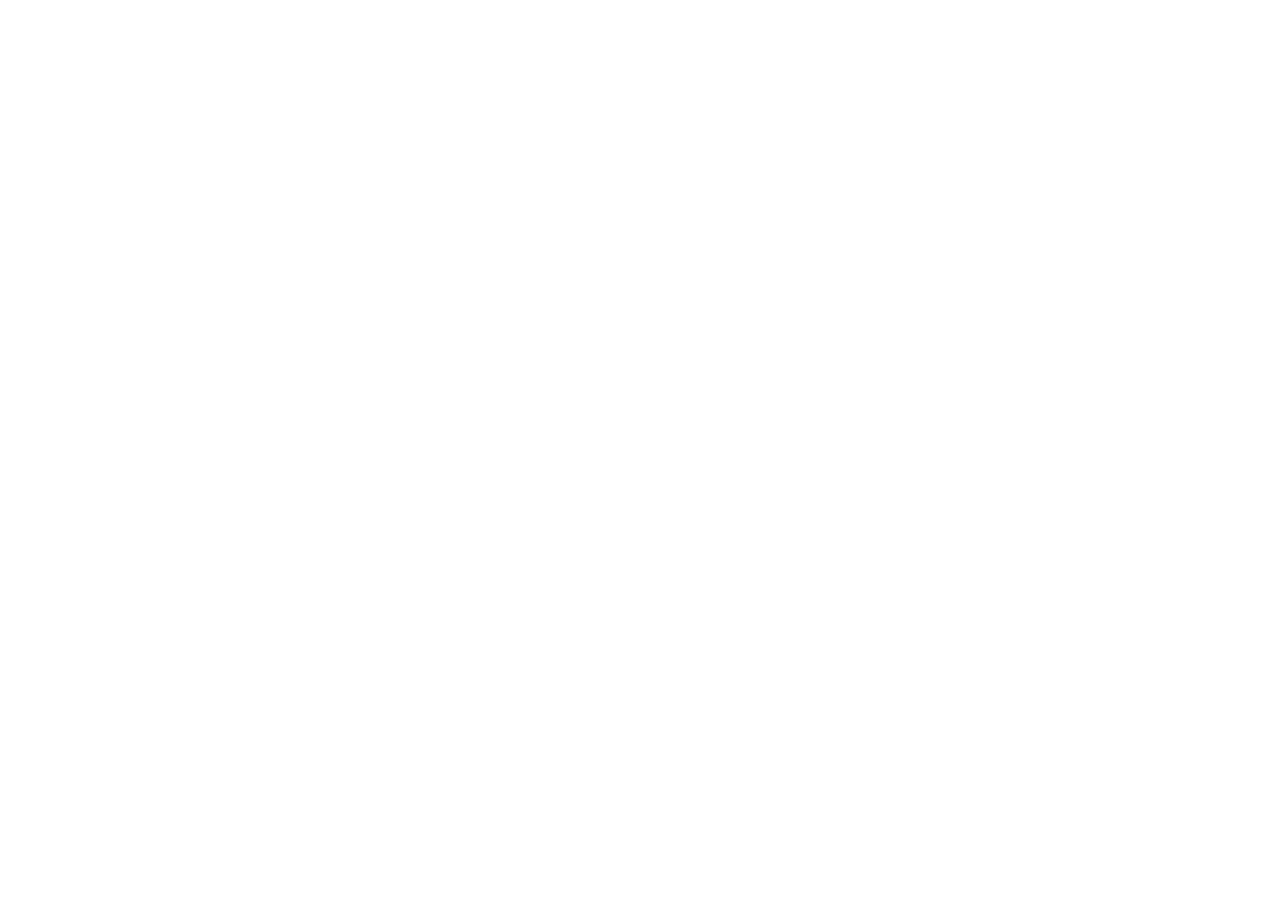
==== html/index.html @ fa258537 "init" ====
<!DOCTYPE html>
<html lang="en">
<head>
    <meta charset="UTF-8">
    <meta name="viewport" content="width=device-width, initial-scale=1.0">
    <title>Document</title>
</head>
<body>
    
</body>
</html>
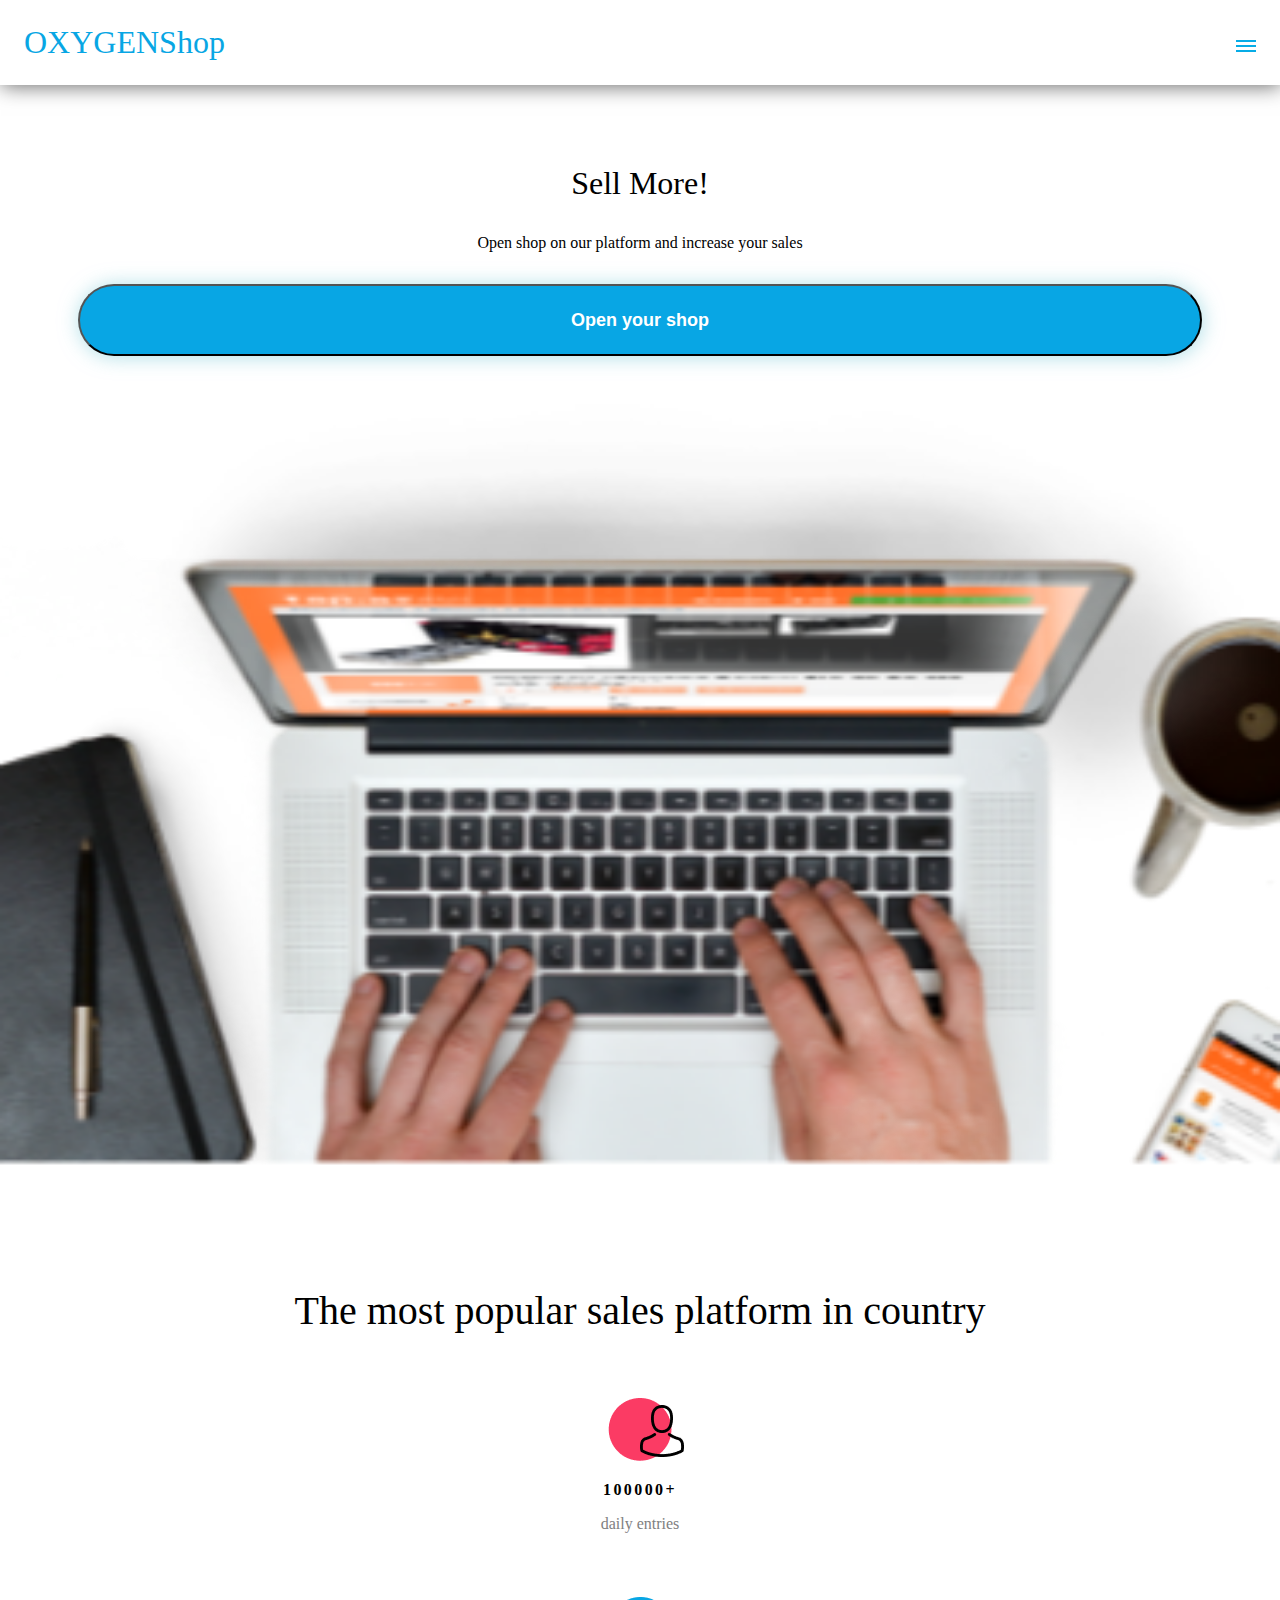
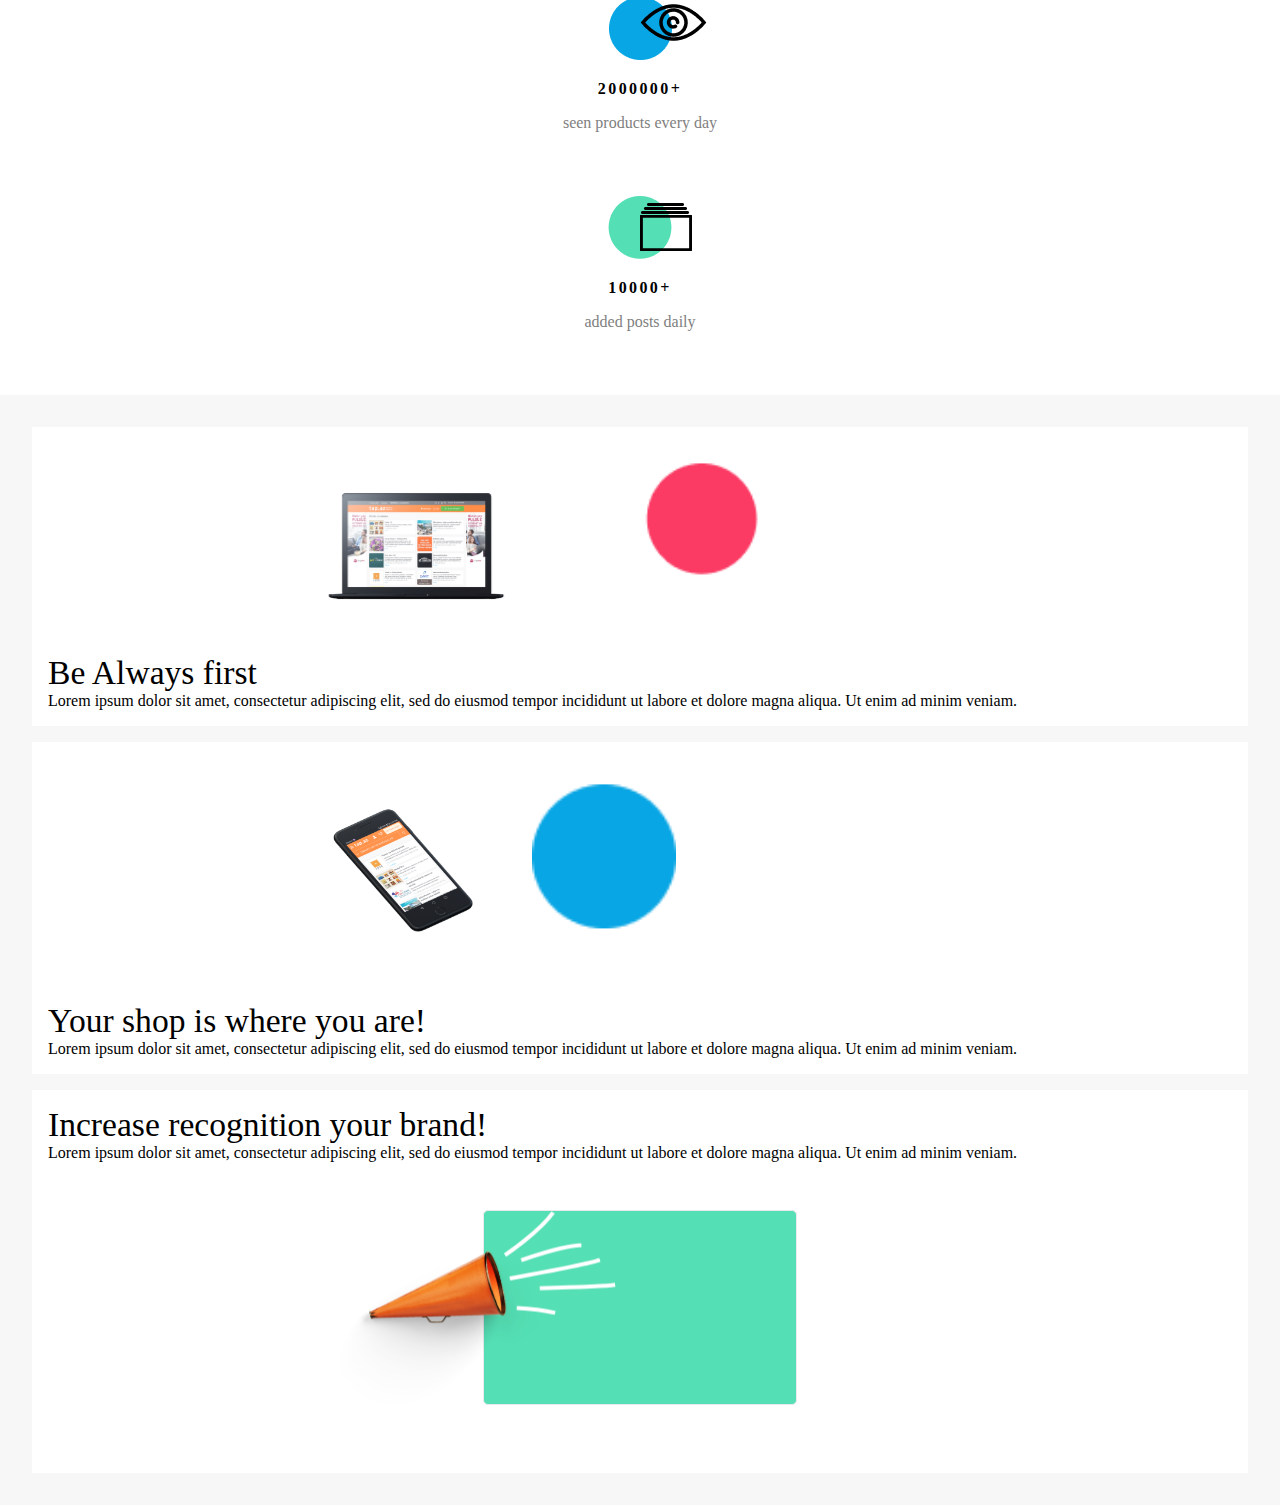
==== commit 9665cae6: "0.1 -> everything above the pricing section" ====
--- a/html/index.html
+++ b/html/index.html
@@ -1,11 +1,78 @@
 <!DOCTYPE html>
 <html lang="en">
 <head>
+    <link rel="stylesheet" type="text/css" href="./../css/styles.css">
+    <meta name="viewport" content="width=device-width, initial-scale=1">
     <meta charset="UTF-8">
-    <meta name="viewport" content="width=device-width, initial-scale=1.0">
-    <title>Document</title>
+    <title>Module 1 HTML & CSS</title>
 </head>
 <body>
+    <nav class="top-nav">
+        <header class="top-nav__title">OXYGENShop</header>
+        <img class= " top-nav__img" src= "./../res/Menu.png" alt=""/>
+    </nav>
+    <article class="article-open">
+        <p class="article-open__title">Sell More!</p>
+        <p class="article-open__description">Open shop on our platform and increase your sales</p>
+        <button class="article-open__button">Open your shop</button>
+    </article>
+
+    <section class="section-metrics">
+        <img class="section-metrics__img" src="./../res/Background 1.png" alt=""></img>
+        <p class="section-metrics__text">The most popular sales platform in country</p>
+
+        <div class="section-metrics__card">
+            <img src="./../res/Ellipse 1.png" alt=""/>
+            <img class="section-metrics__card__img" src="./../res/Person 2.png" alt=""/>
+            <p class="section-metrics__card__number">100000+</p>
+            <p class="section-metrics__card__text">daily entries</p>
+        </div>
+        <div class="section-metrics__card">
+            <img src="./../res/Ellipse 2.png" alt=""/>
+            <img class="section-metrics__card__img" src="./../res/Eye 2.png" alt=""/>
+            <p class="section-metrics__card__number">2000000+</p>
+            <p class="section-metrics__card__text">seen products every day</p>
+        </div>
+        <div class="section-metrics__card">
+            <img src="./../res/Ellipse Green.png" alt=""/>
+            <img class="section-metrics__card__img" src="./../res/Catalog 2.png" alt=""/>
+            <p class="section-metrics__card__number">10000+</p>
+            <p class="section-metrics__card__text">added posts daily</p>
+        </div>
+    </section>
+
+    <section class="section-info">
+        <article class="section-info__article">
+            <div class="section-info__article__img-container">
+                <img class="section-info__article__bg-img__right" src="./../res/Ellipse 1.png" alt="">
+                <img class="section-info__article__top-img" src="./../res/Macbook.png" alt="">
+            </div>
+            <p class="section-info__article__headline">Be Always first</p>
+            <p>Lorem ipsum dolor sit amet, consectetur adipiscing elit, sed do eiusmod 
+                tempor incididunt ut labore et dolore magna aliqua. 
+                Ut enim ad minim veniam.</p>
+        </article>
+        <article class="section-info__article">
+            <div class="section-info__article__img-container">
+                <img class="section-info__article__bg-img__center" src="./../res/Ellipse 2.png" alt="">
+                <img class="section-info__article__top-img" src="./../res/iPhone.png" alt="">
+            </div>
+            <p class="section-info__article__headline">Your shop is where you are!</p>
+            <p>Lorem ipsum dolor sit amet, consectetur adipiscing elit, sed do eiusmod 
+                tempor incididunt ut labore et dolore magna aliqua. 
+                Ut enim ad minim veniam.</p>
+        </article>
+        <article class="section-info__article">
+            <p class="section-info__article__headline">Increase recognition your brand!</p>
+            <p>Lorem ipsum dolor sit amet, consectetur adipiscing elit, sed do eiusmod 
+                tempor incididunt ut labore et dolore magna aliqua. 
+                Ut enim ad minim veniam.</p>
+            <div class="section-info__article__img-container">
+                <img class="section-info__article__bg-img" src="./../res/Rectangle.png" alt="">
+                <img class="section-info__article__top-img" src="./../res/Trumpet.png" alt="">
+            </div>
+        </article>
+    </section>
     
 </body>
 </html>--- a/css/styles.css
+++ b/css/styles.css
@@ -0,0 +1,93 @@
+.top-nav {
+  width: 100%;
+  padding: 1.5rem;
+  box-shadow: 1px 1px 20px rgba(0, 0, 0, 0.6); }
+  .top-nav__title {
+    color: #08A6E4;
+    font-style: Raleway;
+    font-weight: 300;
+    font-size: xx-large; }
+  .top-nav__img {
+    position: absolute;
+    right: 1.5rem;
+    top: 2.5rem; }
+
+.article-open {
+  margin: 1rem;
+  margin-top: 5rem;
+  text-align: center; }
+  .article-open__title {
+    font-size: xx-large; }
+  .article-open__description {
+    margin: 2rem; }
+  .article-open__button {
+    width: 90%;
+    height: 4.5rem;
+    background-color: #08A6E4;
+    border-radius: 40px;
+    box-shadow: 1px 1px 20px rgba(122, 201, 213, 0.6);
+    font-size: large;
+    font-style: Open Sans;
+    font-weight: 700;
+    color: white; }
+
+.section-metrics {
+  text-align: center; }
+  .section-metrics__img {
+    width: 100%; }
+  .section-metrics__text {
+    font-size: 2.5rem;
+    font-weight: 300;
+    margin-bottom: 5%; }
+  .section-metrics__card {
+    margin: 5%; }
+    .section-metrics__card__img {
+      position: absolute;
+      left: 50%;
+      margin-top: .4rem; }
+    .section-metrics__card__number {
+      margin: 1rem;
+      font-style: Raleway;
+      font-weight: 800;
+      size: .5rem;
+      letter-spacing: .15rem; }
+    .section-metrics__card__text {
+      color: gray; }
+
+.section-info {
+  padding: 1rem;
+  background-color: #F7F7F7; }
+  .section-info__article {
+    padding: 1rem;
+    margin: 1rem;
+    background-color: white;
+    text-align: left; }
+    .section-info__article__img-container {
+      width: 100%;
+      margin-block: 3rem;
+      text-align: center; }
+    .section-info__article__bg-img__right {
+      width: 7rem;
+      transform: translate(55%, -25%); }
+    .section-info__article__bg-img__center {
+      width: 9rem;
+      transform: translate(-25%, -15%); }
+    .section-info__article .right {
+      transform: translate(10%, -25%); }
+    .section-info__article__top-img {
+      position: absolute;
+      left: 25%; }
+    .section-info__article__headline {
+      font-style: Raileway;
+      font-weight: 400;
+      font-size: 2.1rem; }
+
+* {
+  box-sizing: border-box;
+  margin: 0;
+  padding: 0; }
+
+body {
+  min-width: 320px; }
+
+/*# sourceMappingURL=styles.css.map */
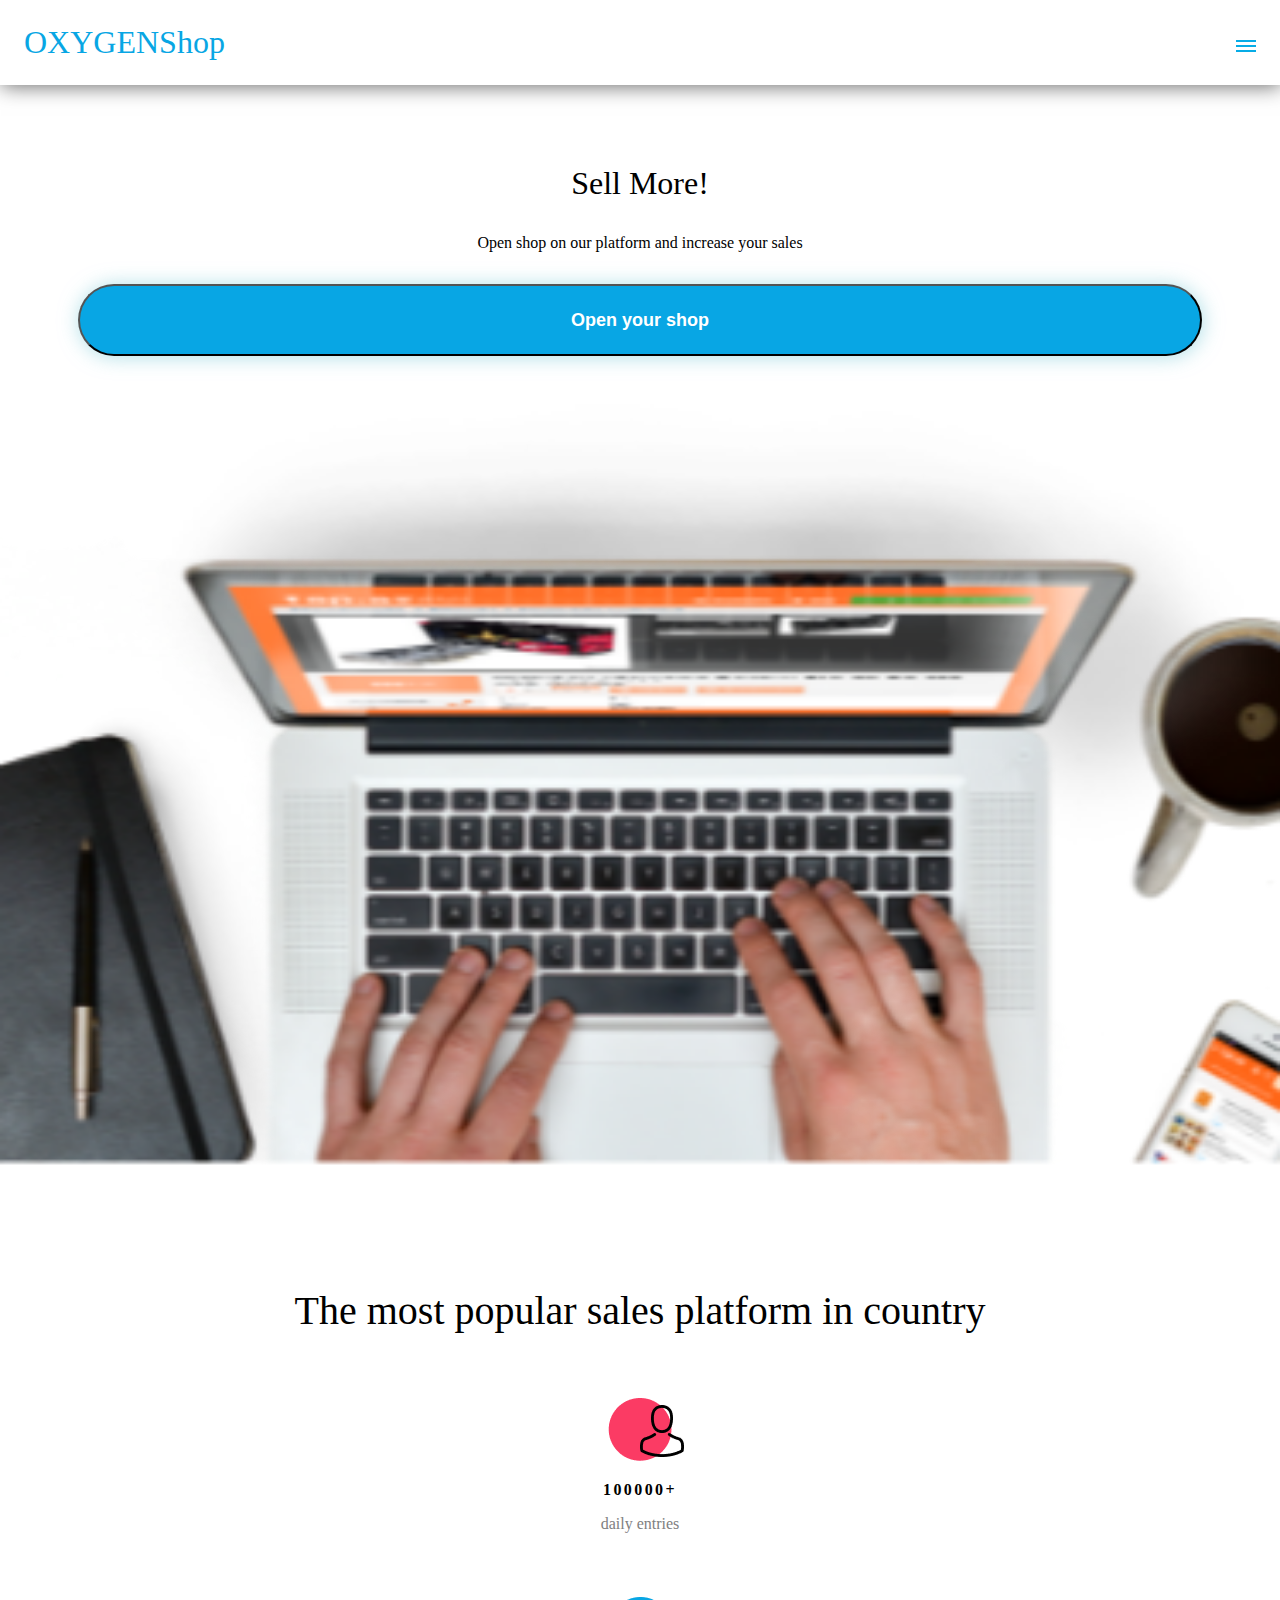
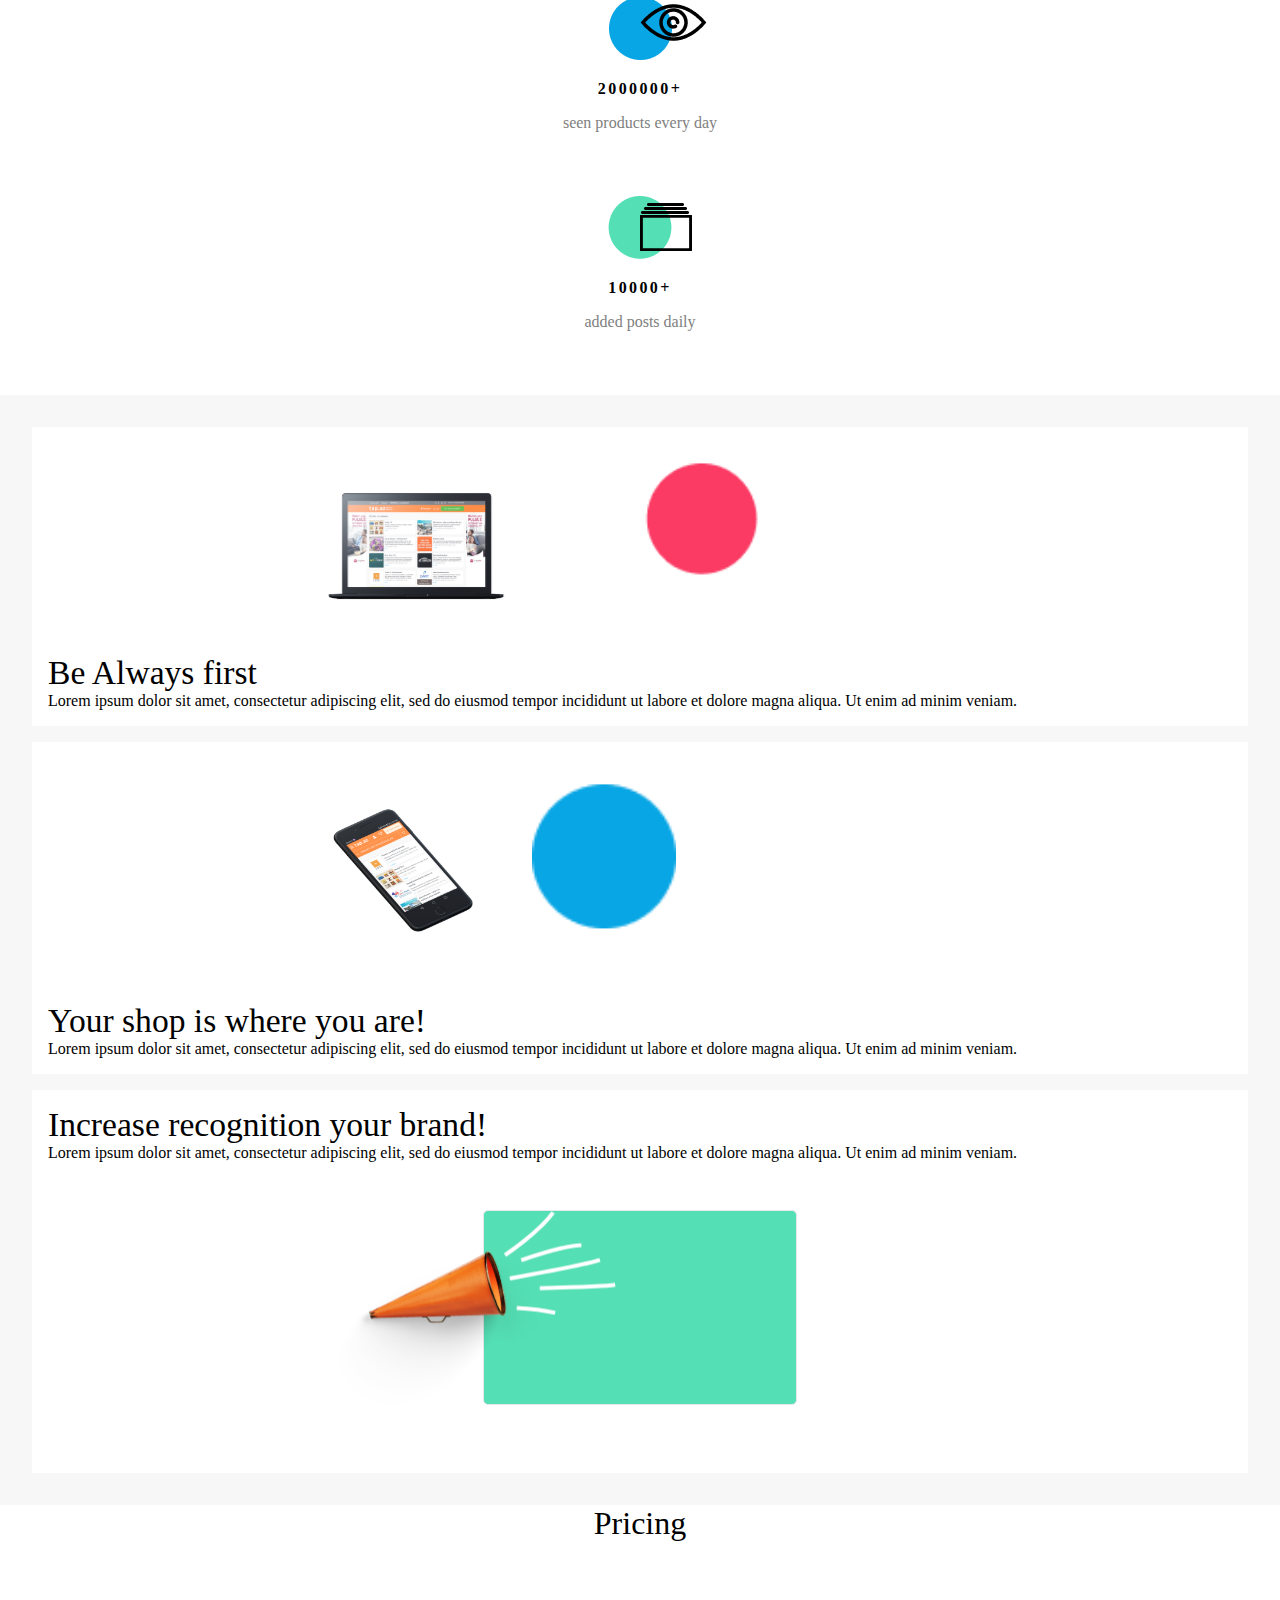
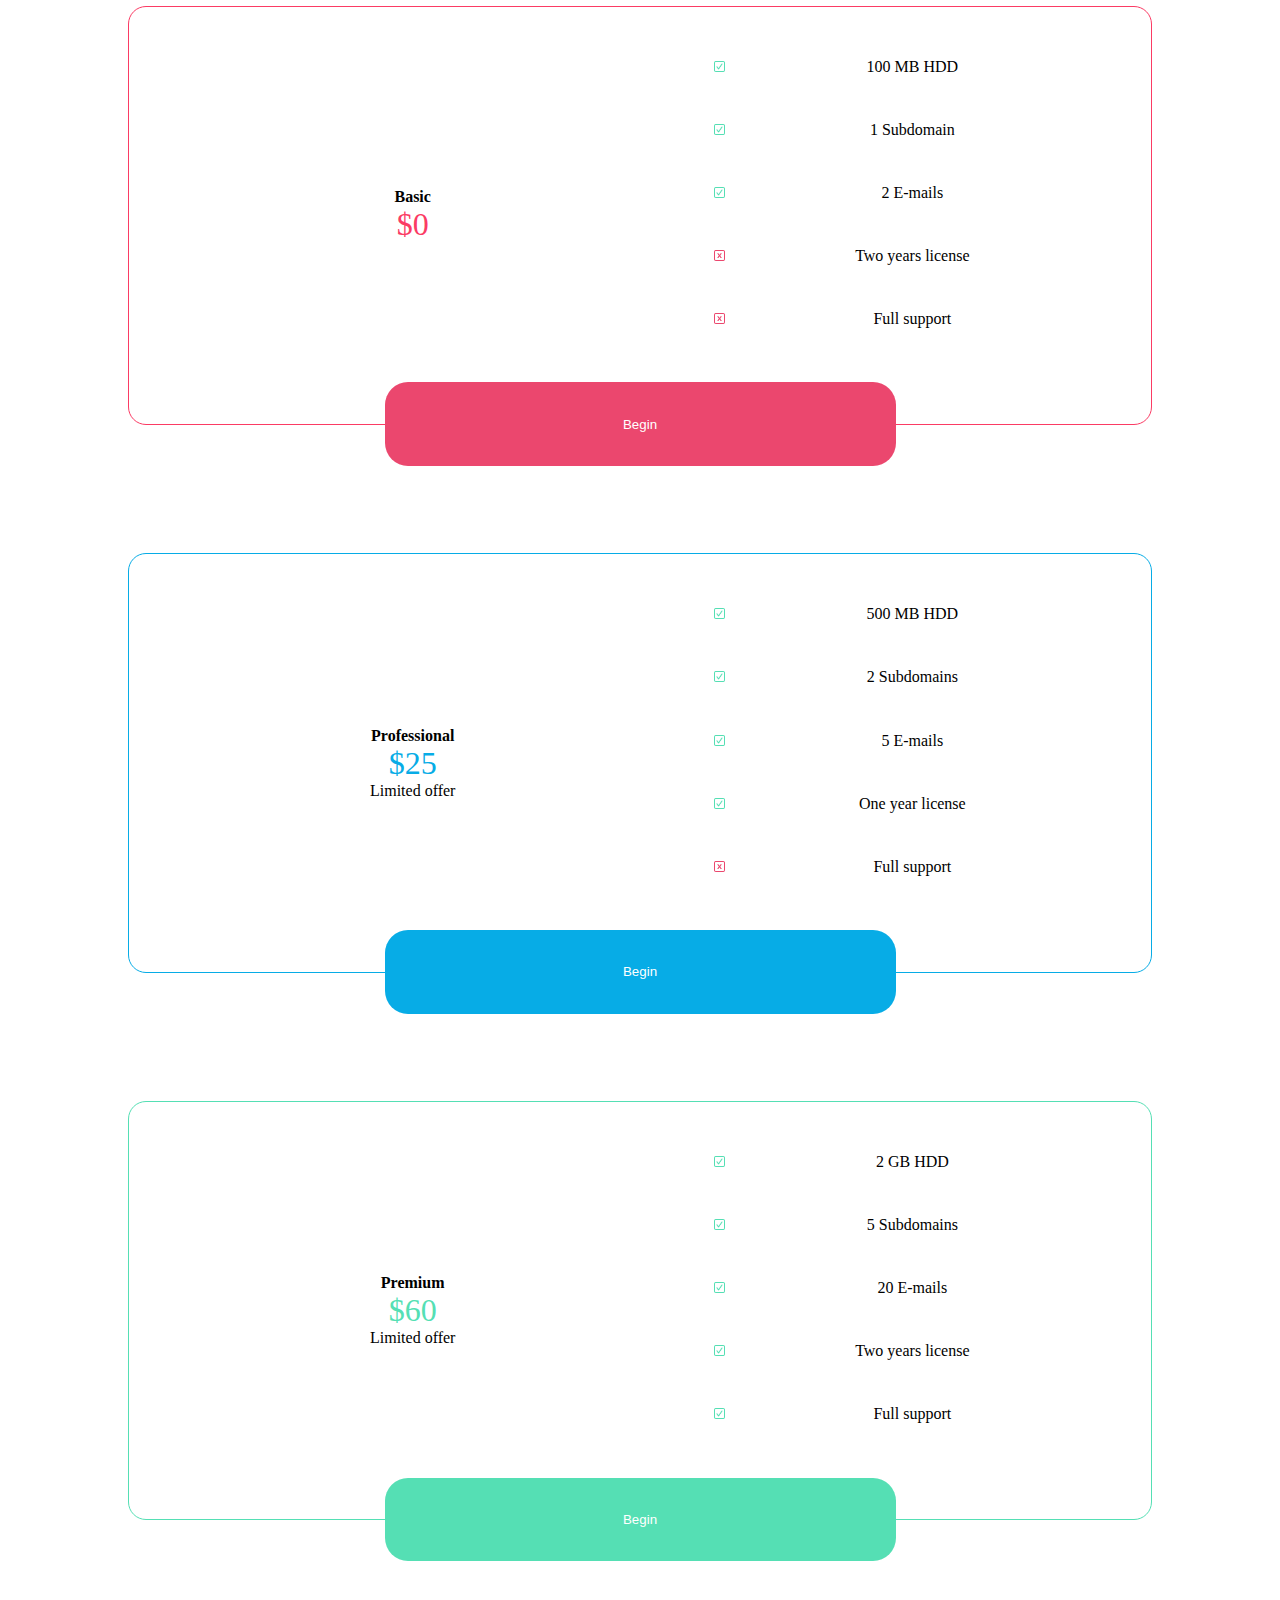
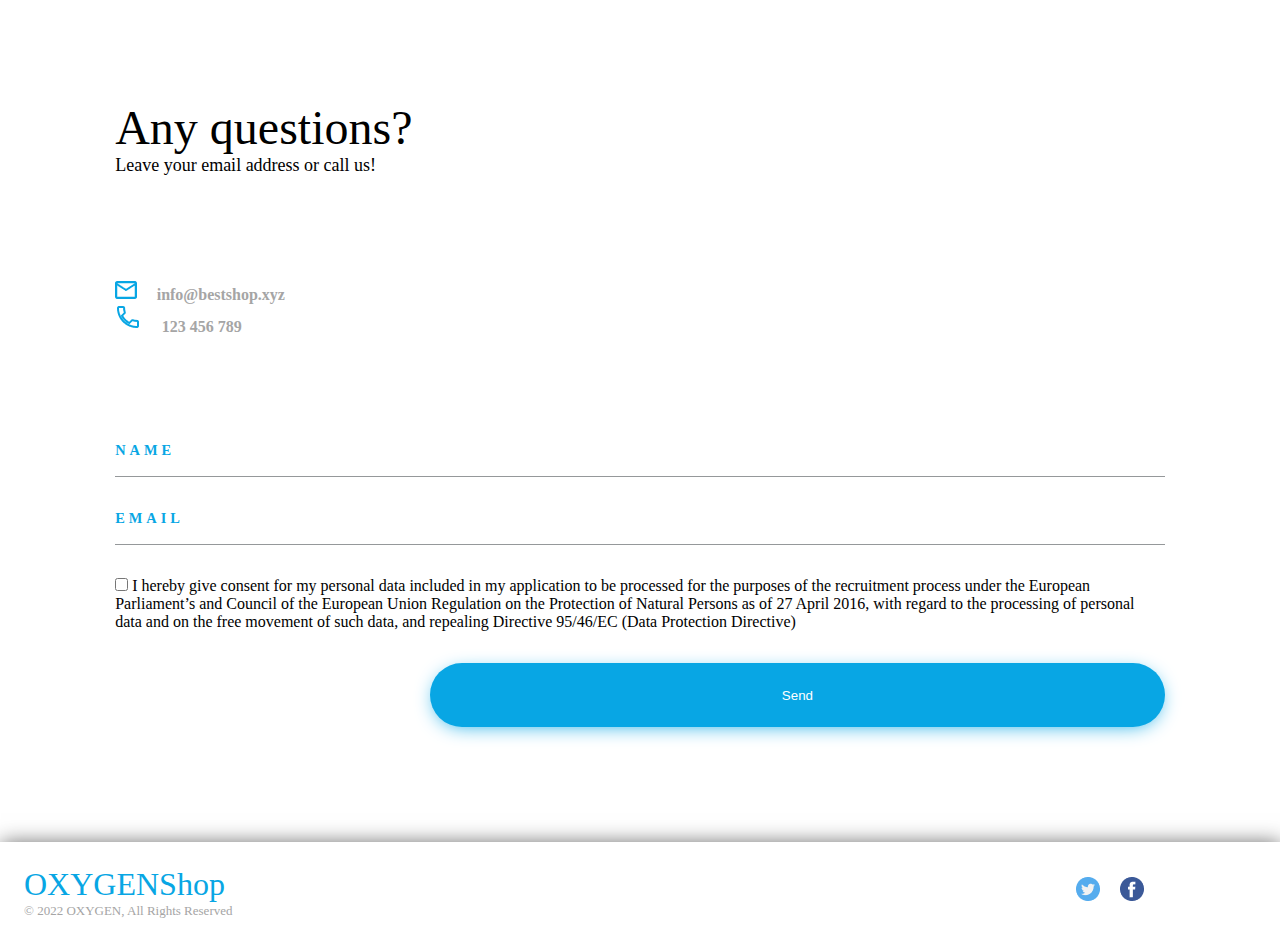
==== commit 89808946: "0.2 -> mobile no responsive version" ====
--- a/html/index.html
+++ b/html/index.html
@@ -7,8 +7,8 @@
     <title>Module 1 HTML & CSS</title>
 </head>
 <body>
-    <nav class="top-nav">
-        <header class="top-nav__title">OXYGENShop</header>
+    <nav class="edge">
+        <header class="title">OXYGENShop</header>
         <img class= " top-nav__img" src= "./../res/Menu.png" alt=""/>
     </nav>
     <article class="article-open">
@@ -16,7 +16,7 @@
         <p class="article-open__description">Open shop on our platform and increase your sales</p>
         <button class="article-open__button">Open your shop</button>
     </article>
-
+<!--Metrics -->
     <section class="section-metrics">
         <img class="section-metrics__img" src="./../res/Background 1.png" alt=""></img>
         <p class="section-metrics__text">The most popular sales platform in country</p>
@@ -27,12 +27,14 @@
             <p class="section-metrics__card__number">100000+</p>
             <p class="section-metrics__card__text">daily entries</p>
         </div>
+
         <div class="section-metrics__card">
             <img src="./../res/Ellipse 2.png" alt=""/>
             <img class="section-metrics__card__img" src="./../res/Eye 2.png" alt=""/>
             <p class="section-metrics__card__number">2000000+</p>
             <p class="section-metrics__card__text">seen products every day</p>
         </div>
+
         <div class="section-metrics__card">
             <img src="./../res/Ellipse Green.png" alt=""/>
             <img class="section-metrics__card__img" src="./../res/Catalog 2.png" alt=""/>
@@ -40,7 +42,7 @@
             <p class="section-metrics__card__text">added posts daily</p>
         </div>
     </section>
-
+<!--Section info -->
     <section class="section-info">
         <article class="section-info__article">
             <div class="section-info__article__img-container">
@@ -52,6 +54,7 @@
                 tempor incididunt ut labore et dolore magna aliqua. 
                 Ut enim ad minim veniam.</p>
         </article>
+
         <article class="section-info__article">
             <div class="section-info__article__img-container">
                 <img class="section-info__article__bg-img__center" src="./../res/Ellipse 2.png" alt="">
@@ -62,6 +65,7 @@
                 tempor incididunt ut labore et dolore magna aliqua. 
                 Ut enim ad minim veniam.</p>
         </article>
+
         <article class="section-info__article">
             <p class="section-info__article__headline">Increase recognition your brand!</p>
             <p>Lorem ipsum dolor sit amet, consectetur adipiscing elit, sed do eiusmod 
@@ -73,6 +77,108 @@
             </div>
         </article>
     </section>
+<!--section pricing -->
+    <section class="section-pricing">
+        <header class="section-pricing__header">Pricing</header>
+        <article class="section-pricing__card section-pricing__card--red">
+            <div class="section-pricing__card__div">
+                <header class="section-pricing__card__plan">Basic</header>
+                <p class="plan-price plan-price--red">$0</p>
+            </div>
+            <div class="section-pricing__card__div">
+                <ul>
+                    <li class="section-pricing__card__element--active">100 MB HDD</li>
+                    <li class="section-pricing__card__element--active">1 Subdomain</li>
+                    <li class="section-pricing__card__element--active">2 E-mails</li>
+                    <li class="section-pricing__card__element--inactive">Two years license</li>
+                    <li class="section-pricing__card__element--inactive">Full support</li>
+                </ul>
+            </div>
+            <button class="plan-button plan-button--red">Begin</button>
+        </article>
+
+        <article class="section-pricing__card section-pricing__card--blue">
+            <div class="section-pricing__card__div">
+                <header class="section-pricing__card__plan">Professional</header>
+                <p class="plan-price plan-price--blue">$25</p>
+                <p>Limited offer</p>
+            </div>
+            <div class="section-pricing__card__div">
+                <ul>
+                    <li class="section-pricing__card__element--active">500 MB HDD</li>
+                    <li class="section-pricing__card__element--active">2 Subdomains</li>
+                    <li class="section-pricing__card__element--active">5 E-mails</li>
+                    <li class="section-pricing__card__element--active">One year license</li>
+                    <li class="section-pricing__card__element--inactive">Full support</li>
+                </ul>
+            </div>
+            <button class="plan-button plan-button--blue">Begin</button>
+        </article>
+
+        <article class="section-pricing__card section-pricing__card--green">
+            <div class="section-pricing__card__div">
+                <header class="section-pricing__card__plan">Premium</header>
+                <p class="plan-price plan-price--green">$60</p>
+                <p>Limited offer</p>
+            </div>
+            <div class="section-pricing__card__div">
+                <ul>
+                    <li class="section-pricing__card__element--active">2 GB HDD</li>
+                    <li class="section-pricing__card__element--active">5 Subdomains</li>
+                    <li class="section-pricing__card__element--active">20 E-mails</li>
+                    <li class="section-pricing__card__element--active">Two years license</li>
+                    <li class="section-pricing__card__element--active">Full support</li>
+                </ul>
+            </div>
+            <button class="plan-button plan-button--green">Begin</button>
+        </article>
+    </section>
+
+    <form class="form-contact">
+        <header>Any questions?</header>
+        <p>Leave your email address or call us!</p>
+        <section class="form-contact__data">
+            <div>
+                <img src="./../res/Vector.png" alt=""/>
+                <span>info@bestshop.xyz</span>
+            </div>
+            <div>
+                <img src="./../res/phone-icon.png" alt=""/>
+                <span>123 456 789</span>
+            </div>
+        </section>
+
+        <div class="form-contact__input">
+            <label for="name">NAME</label><br>
+            <input type="text" id="name">
+        </div>
+        <div class="form-contact__input">
+            <label for="email">EMAIL</label><br>
+            <input type="email" id="email">
+        </div>
+
+        <div class="form-contact__terms">
+            <input type="checkbox"/>
+            <span>I hereby give consent for my personal data included in my application 
+                to be processed for the purposes of the recruitment process under the 
+                European Parliament’s and Council of the European Union Regulation on the 
+                Protection of Natural Persons as of 27 April 2016, with regard to the 
+                processing of personal data and on the free movement of such data, and 
+                repealing Directive 95/46/EC (Data Protection Directive)</span>
+        </div>
+        <input class="form-contact__submit" type="submit" value="Send"/>
+    </form>
+
+    <footer class="edge">
+        <div class="left">
+            <p class="title">OXYGENShop</p>
+            <p class="rights">© 2022 OXYGEN, All Rights Reserved</p>
+        </div>
+        <div class="social">
+            <img src="./../res/Twitter.png" alt="">
+            <img src="./../res/Facebook.png" alt="">
+        </div>
+    </footer>
     
 </body>
 </html>--- a/css/styles.css
+++ b/css/styles.css
@@ -1,16 +1,18 @@
-.top-nav {
+.title {
+  color: #08A6E4;
+  font-style: Raleway;
+  font-weight: 300;
+  font-size: xx-large; }
+
+.edge {
   width: 100%;
   padding: 1.5rem;
   box-shadow: 1px 1px 20px rgba(0, 0, 0, 0.6); }
-  .top-nav__title {
-    color: #08A6E4;
-    font-style: Raleway;
-    font-weight: 300;
-    font-size: xx-large; }
-  .top-nav__img {
-    position: absolute;
-    right: 1.5rem;
-    top: 2.5rem; }
+
+.top-nav__img {
+  position: absolute;
+  right: 1.5rem;
+  top: 2.5rem; }
 
 .article-open {
   margin: 1rem;
@@ -82,6 +84,129 @@
       font-weight: 400;
       font-size: 2.1rem; }
 
+.section-pricing {
+  text-align: center; }
+  .section-pricing__header {
+    font-style: Raleway;
+    font-weight: 400;
+    font-size: xx-large; }
+  .section-pricing__card {
+    position: relative;
+    margin: 5%;
+    display: inline-block;
+    vertical-align: top;
+    width: 80%;
+    padding: 4%; }
+    .section-pricing__card--red {
+      border: 1px solid #FB3B64;
+      border-radius: 18px; }
+    .section-pricing__card--blue {
+      border: 1px solid #07ACE6;
+      border-radius: 18px; }
+    .section-pricing__card--green {
+      border: 1px solid #55DFB4;
+      border-radius: 18px; }
+    .section-pricing__card__plan {
+      font-weight: 700; }
+    .section-pricing__card__div {
+      display: inline-block;
+      width: 49%;
+      vertical-align: middle;
+      margin: 0 0; }
+    .section-pricing__card li {
+      margin-bottom: 10%;
+      margin-left: 20%; }
+    .section-pricing__card__element--active {
+      list-style-image: url("./../res/Checkbox.png"); }
+    .section-pricing__card__element--inactive {
+      list-style-image: url("./../res/Cross.png"); }
+
+.plan-price {
+  font-size: xx-large; }
+  .plan-price--red {
+    color: #FB3B64; }
+  .plan-price--blue {
+    color: #07ACE6; }
+  .plan-price--green {
+    color: #55DFB4; }
+
+.plan-button {
+  position: absolute;
+  top: 90%;
+  left: 25%;
+  border-radius: 23px;
+  width: 50%;
+  height: 20%;
+  color: white;
+  border: none; }
+  .plan-button--red {
+    background-color: #EB476E; }
+  .plan-button--blue {
+    background-color: #07ACE6; }
+  .plan-button--green {
+    background-color: #55DFB4; }
+
+.form-contact {
+  margin: 9%; }
+  .form-contact header {
+    font-style: Raleway;
+    font-weight: 400;
+    font-size: 3rem; }
+  .form-contact__data {
+    margin-block: 10%; }
+    .form-contact__data div {
+      column-count: 2;
+      text-align: left; }
+      .form-contact__data div span {
+        margin-left: 3%;
+        height: 100%;
+        vertical-align: middle;
+        font-style: 'Open Sans';
+        font-weight: 600;
+        color: #A5A5A5; }
+  .form-contact__input {
+    margin-bottom: 2rem; }
+    .form-contact__input label {
+      color: #08A6E4;
+      letter-spacing: .25rem;
+      font-size: .9rem;
+      font-style: 'Open Sans';
+      font-weight: 600; }
+    .form-contact__input input {
+      width: 100%;
+      border: 0;
+      border-bottom: .1rem solid #95989A; }
+  .form-contact__terms {
+    margin-bottom: 2rem; }
+
+.form-contact > p {
+  font-size: large; }
+
+.form-contact__submit {
+  position: relative;
+  left: 30%;
+  width: 70%;
+  height: 4rem;
+  border-radius: 35px;
+  background-color: #08A6E4;
+  color: white;
+  border: 0;
+  box-shadow: 0 4px 20px -6px #08A6E4; }
+
+footer .rights {
+  font-size: small;
+  font-style: 'Open Sans';
+  font-weight: 400;
+  color: #A5A5A5; }
+footer .social {
+  position: absolute;
+  vertical-align: middle;
+  right: 10%;
+  transform: translateY(-150%);
+  text-align: right; }
+  footer .social img {
+    margin-inline: .5rem; }
+
 * {
   box-sizing: border-box;
   margin: 0;
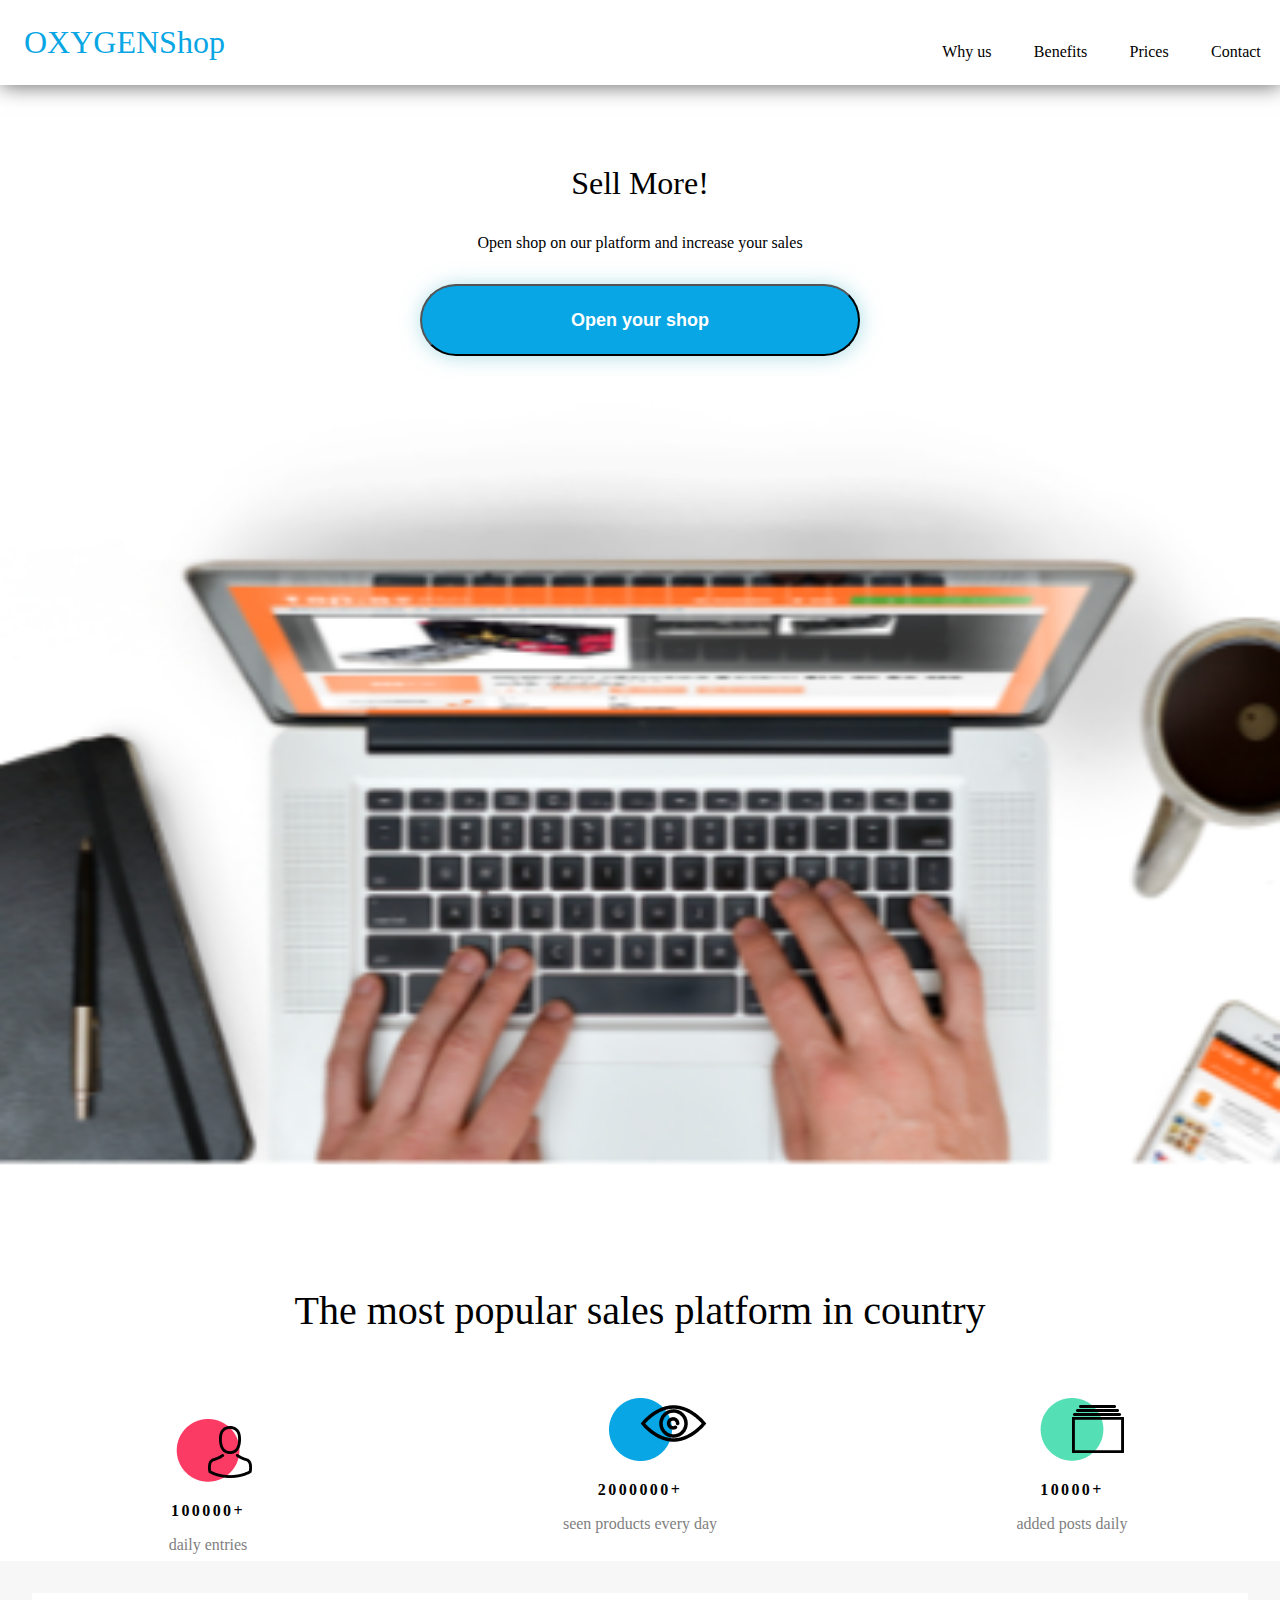
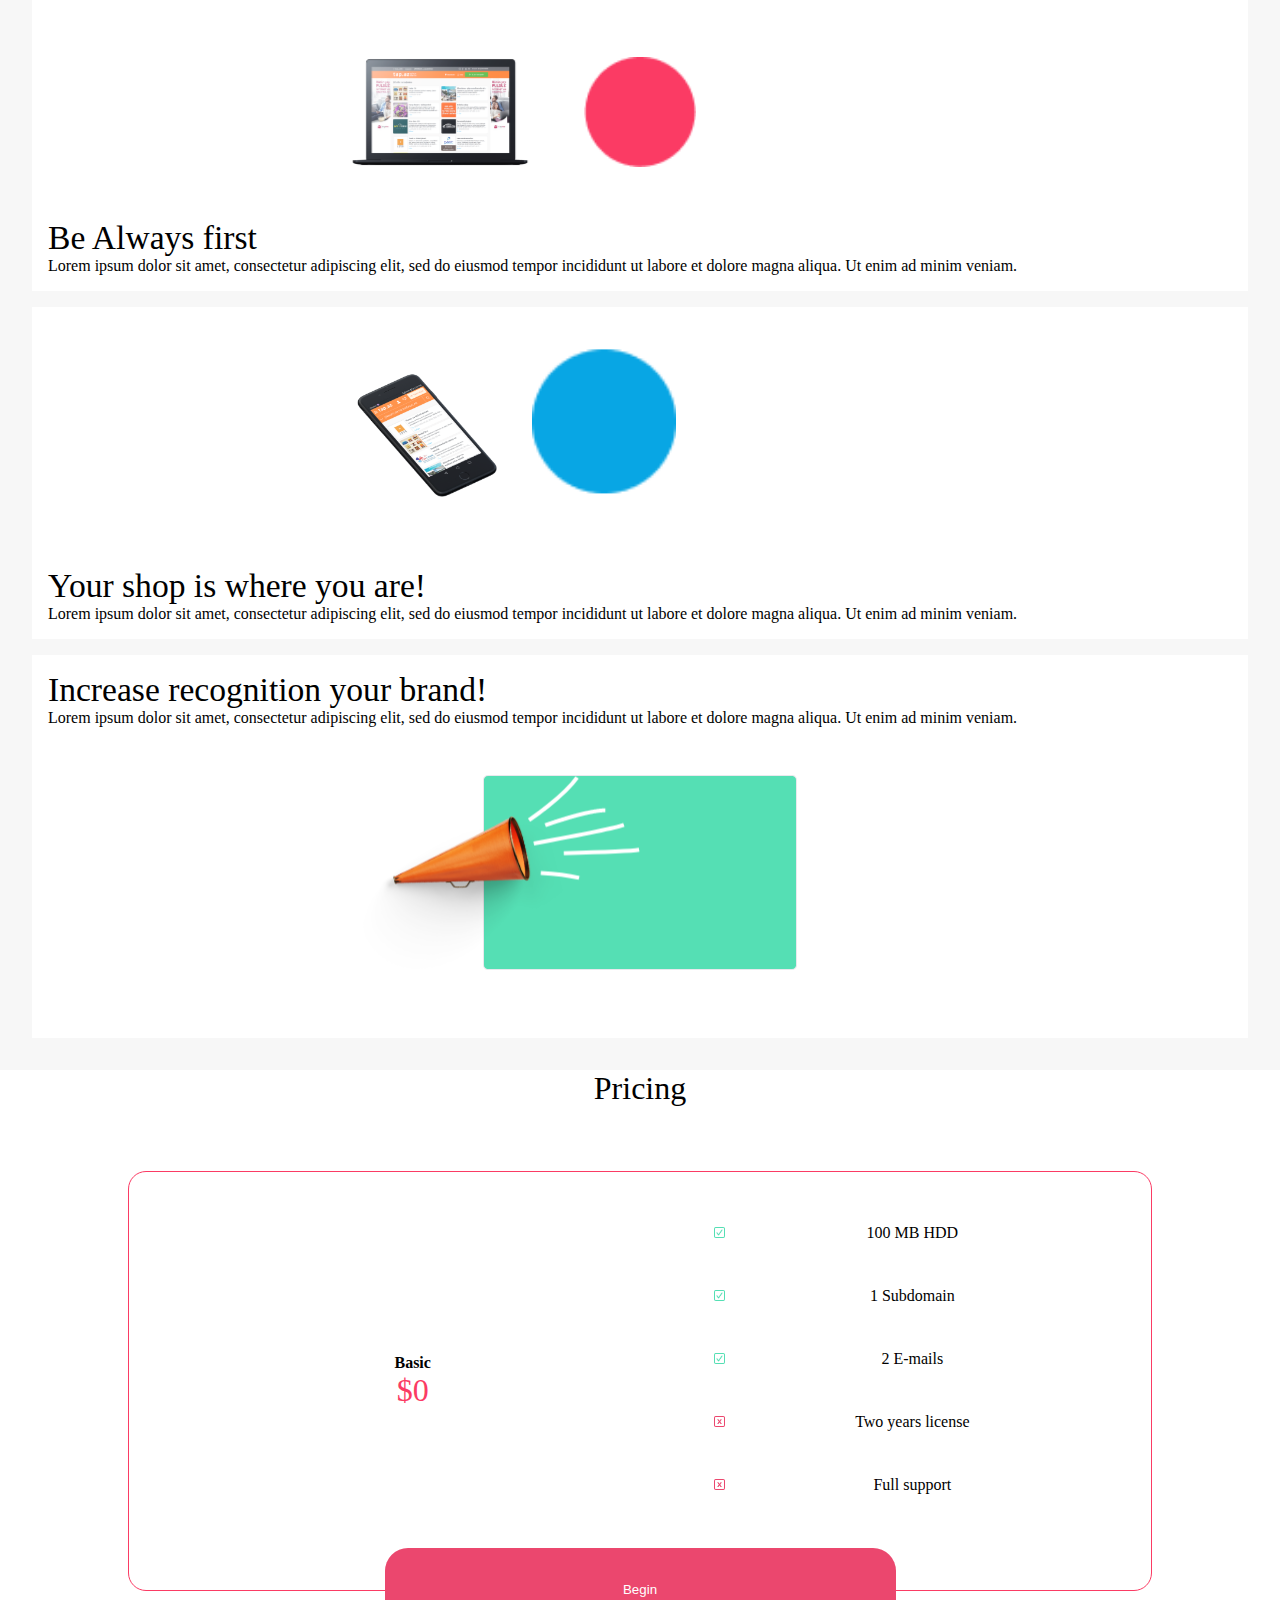
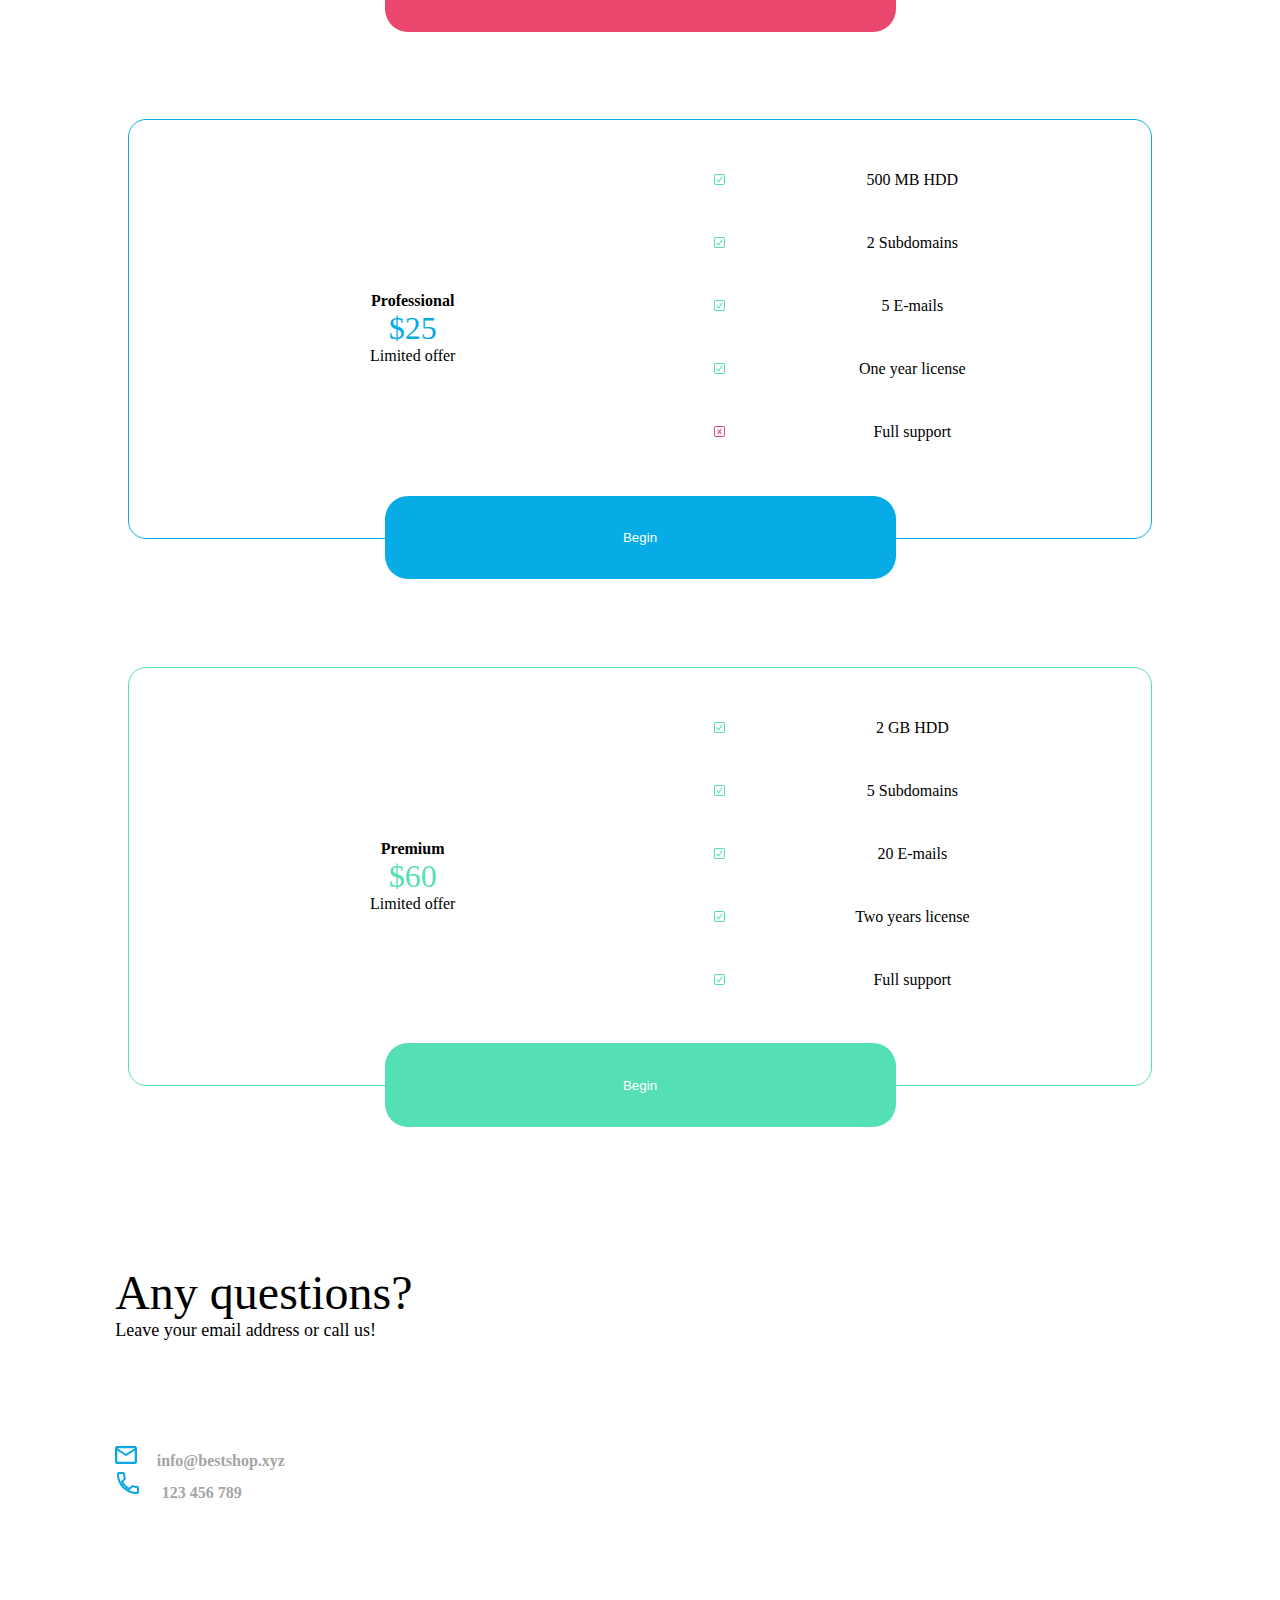
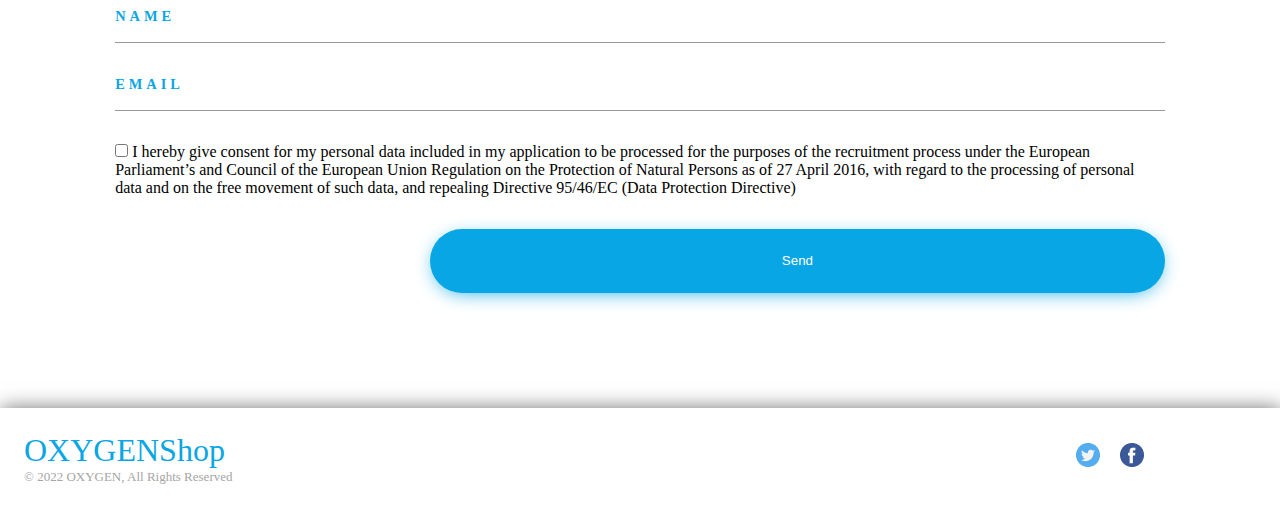
==== commit 08e90377: "0.3 -> half page is responsive" ====
--- a/html/index.html
+++ b/html/index.html
@@ -10,6 +10,12 @@
     <nav class="edge">
         <header class="title">OXYGENShop</header>
         <img class= " top-nav__img" src= "./../res/Menu.png" alt=""/>
+        <div class="top-nav__menu">
+            <span>Why us</span>
+            <span>Benefits</span>
+            <span>Prices</span>
+            <span>Contact</span>
+        </div>
     </nav>
     <article class="article-open">
         <p class="article-open__title">Sell More!</p>
@@ -20,26 +26,28 @@
     <section class="section-metrics">
         <img class="section-metrics__img" src="./../res/Background 1.png" alt=""></img>
         <p class="section-metrics__text">The most popular sales platform in country</p>
+        
+        <div class="section-metrics__div">
+            <div class="section-metrics__card">
+                <img src="./../res/Ellipse 1.png" alt=""/>
+                <img class="section-metrics__card__img" src="./../res/Person 2.png" alt=""/>
+                <p class="section-metrics__card__number">100000+</p>
+                <p class="section-metrics__card__text">daily entries</p>
+            </div>
 
-        <div class="section-metrics__card">
-            <img src="./../res/Ellipse 1.png" alt=""/>
-            <img class="section-metrics__card__img" src="./../res/Person 2.png" alt=""/>
-            <p class="section-metrics__card__number">100000+</p>
-            <p class="section-metrics__card__text">daily entries</p>
-        </div>
+            <div class="section-metrics__card">
+                <img src="./../res/Ellipse 2.png" alt=""/>
+                <img class="section-metrics__card__img" src="./../res/Eye 2.png" alt=""/>
+                <p class="section-metrics__card__number">2000000+</p>
+                <p class="section-metrics__card__text">seen products every day</p>
+            </div>
 
-        <div class="section-metrics__card">
-            <img src="./../res/Ellipse 2.png" alt=""/>
-            <img class="section-metrics__card__img" src="./../res/Eye 2.png" alt=""/>
-            <p class="section-metrics__card__number">2000000+</p>
-            <p class="section-metrics__card__text">seen products every day</p>
-        </div>
-
-        <div class="section-metrics__card">
-            <img src="./../res/Ellipse Green.png" alt=""/>
-            <img class="section-metrics__card__img" src="./../res/Catalog 2.png" alt=""/>
-            <p class="section-metrics__card__number">10000+</p>
-            <p class="section-metrics__card__text">added posts daily</p>
+            <div class="section-metrics__card">
+                <img src="./../res/Ellipse Green.png" alt=""/>
+                <img class="section-metrics__card__img" src="./../res/Catalog 2.png" alt=""/>
+                <p class="section-metrics__card__number">10000+</p>
+                <p class="section-metrics__card__text">added posts daily</p>
+            </div>
         </div>
     </section>
 <!--Section info -->
@@ -49,10 +57,12 @@
                 <img class="section-info__article__bg-img__right" src="./../res/Ellipse 1.png" alt="">
                 <img class="section-info__article__top-img" src="./../res/Macbook.png" alt="">
             </div>
-            <p class="section-info__article__headline">Be Always first</p>
-            <p>Lorem ipsum dolor sit amet, consectetur adipiscing elit, sed do eiusmod 
-                tempor incididunt ut labore et dolore magna aliqua. 
-                Ut enim ad minim veniam.</p>
+            <div class="section-info__article__text-container">
+                <p class="section-info__article__headline">Be Always first</p>
+                <p>Lorem ipsum dolor sit amet, consectetur adipiscing elit, sed do eiusmod 
+                    tempor incididunt ut labore et dolore magna aliqua. 
+                    Ut enim ad minim veniam.</p>
+            </div>
         </article>
 
         <article class="section-info__article">
--- a/css/styles.css
+++ b/css/styles.css
@@ -13,7 +13,26 @@
   position: absolute;
   right: 1.5rem;
   top: 2.5rem; }
-
+.top-nav__menu {
+  position: absolute;
+  right: 0;
+  top: 50%; }
+  .top-nav__menu span {
+    margin-inline: 1.2rem; }
+
+nav.edge {
+  position: relative;
+  width: 100%;
+  padding: 1.5rem;
+  box-shadow: 1px 1px 20px rgba(0, 0, 0, 0.6);
+  column-count: 2; }
+
+@media screen and (min-width: 600px) {
+  .top-nav__img {
+    display: none; } }
+@media screen and (max-width: 600px) {
+  .top-nav__menu {
+    display: none; } }
 .article-open {
   margin: 1rem;
   margin-top: 5rem;
@@ -33,6 +52,9 @@
     font-weight: 700;
     color: white; }
 
+@media screen and (min-width: 600px) {
+  .article-open__button {
+    max-width: 440px; } }
 .section-metrics {
   text-align: center; }
   .section-metrics__img {
@@ -42,6 +64,7 @@
     font-weight: 300;
     margin-bottom: 5%; }
   .section-metrics__card {
+    position: relative;
     margin: 5%; }
     .section-metrics__card__img {
       position: absolute;
@@ -56,6 +79,9 @@
     .section-metrics__card__text {
       color: gray; }
 
+@media screen and (min-width: 600px) {
+  .section-metrics > div {
+    column-count: 3; } }
 .section-info {
   padding: 1rem;
   background-color: #F7F7F7; }
@@ -65,17 +91,16 @@
     background-color: white;
     text-align: left; }
     .section-info__article__img-container {
+      position: relative;
       width: 100%;
       margin-block: 3rem;
       text-align: center; }
     .section-info__article__bg-img__right {
       width: 7rem;
-      transform: translate(55%, -25%); }
+      right: 20rem; }
     .section-info__article__bg-img__center {
       width: 9rem;
       transform: translate(-25%, -15%); }
-    .section-info__article .right {
-      transform: translate(10%, -25%); }
     .section-info__article__top-img {
       position: absolute;
       left: 25%; }
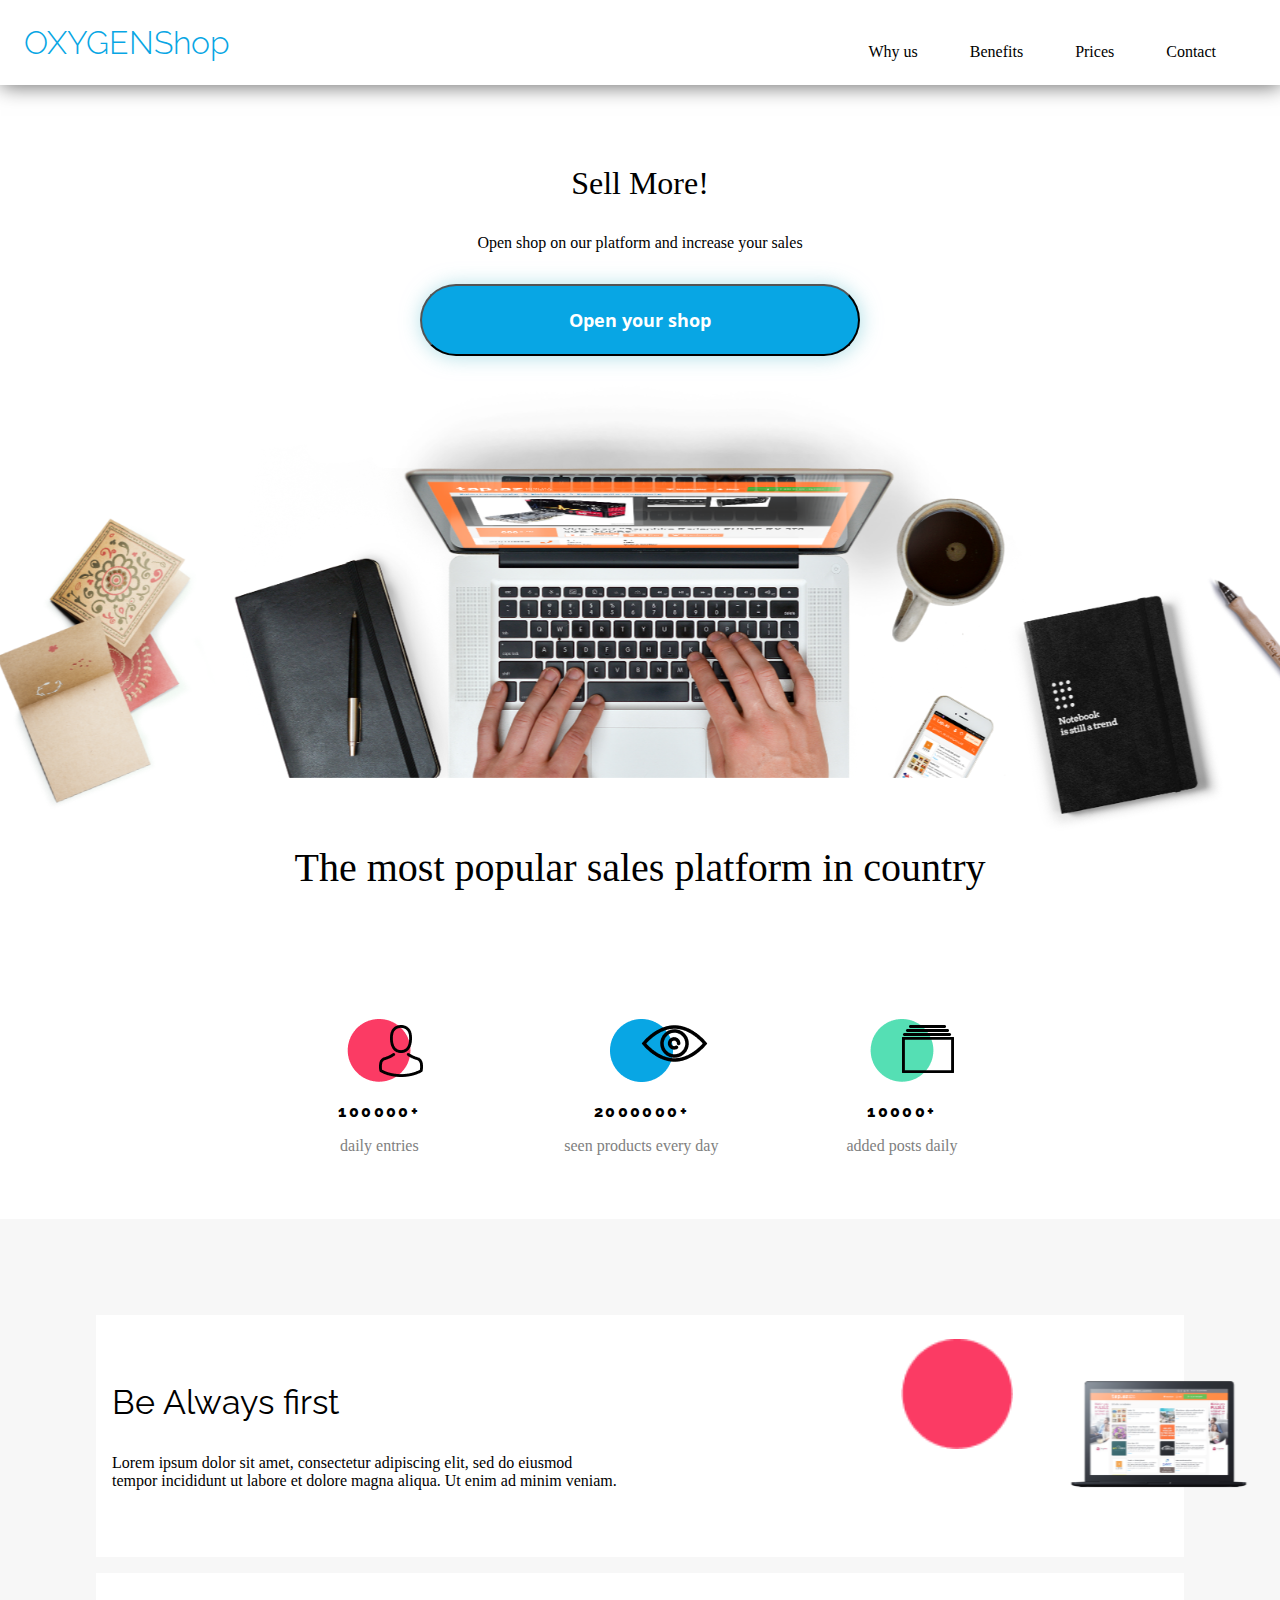
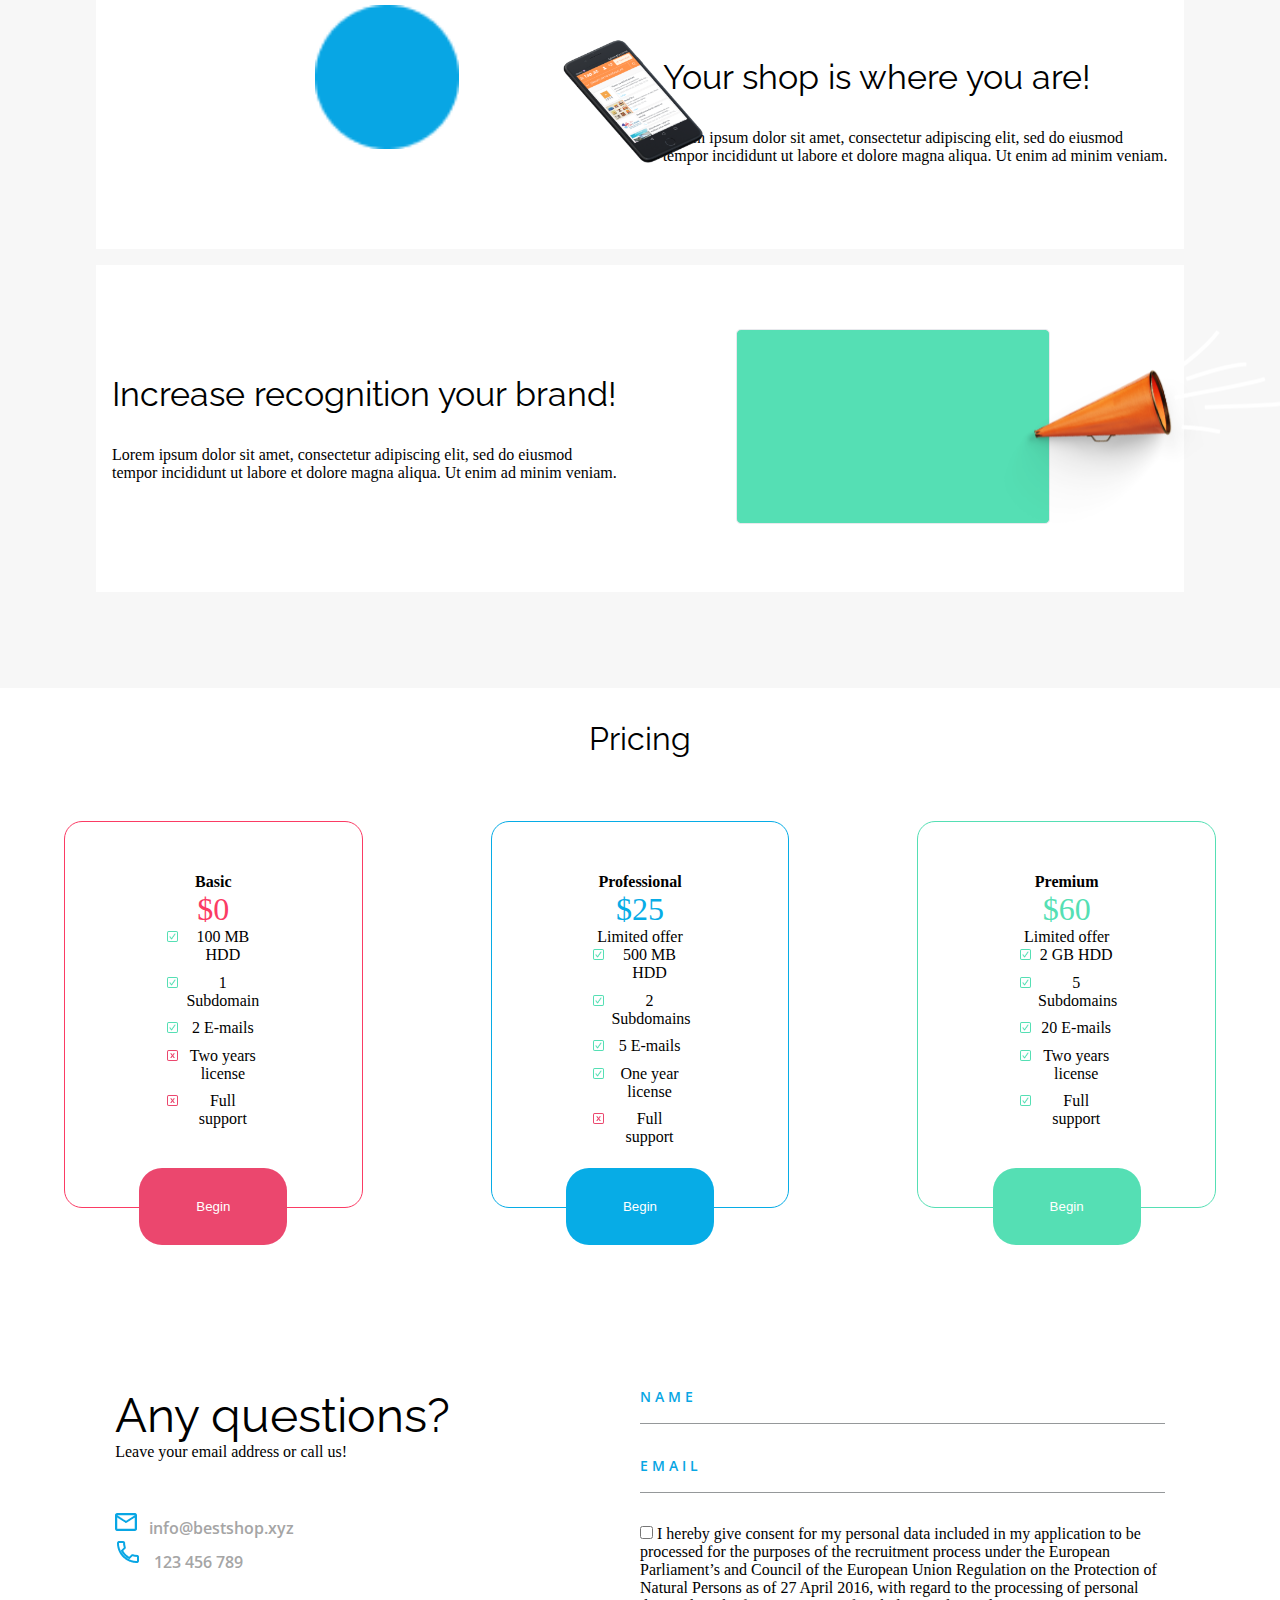
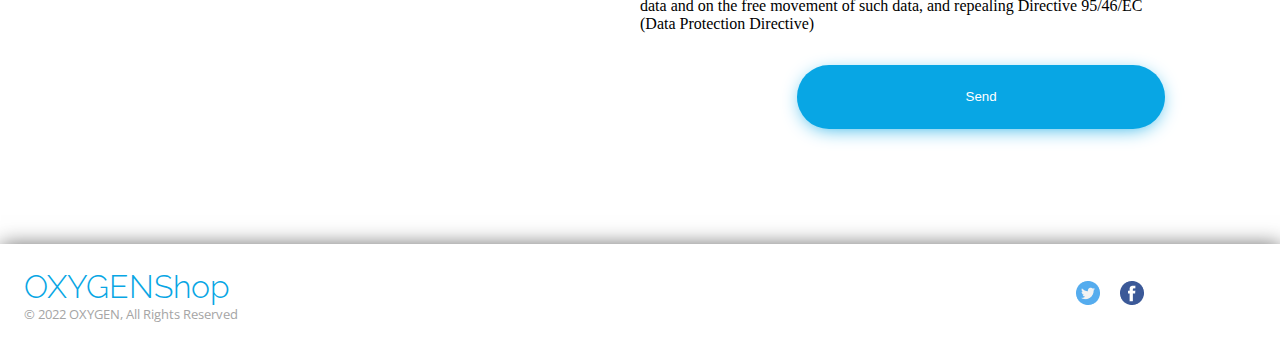
==== commit 3f4f17d6: "1.0 -> feat: first responsive version" ====
--- a/html/index.html
+++ b/html/index.html
@@ -2,14 +2,19 @@
 <html lang="en">
 <head>
     <link rel="stylesheet" type="text/css" href="./../css/styles.css">
-    <meta name="viewport" content="width=device-width, initial-scale=1">
+
+    <link rel="preconnect" href="https://fonts.googleapis.com">
+    <link rel="preconnect" href="https://fonts.gstatic.com" crossorigin>
+    <link href="https://fonts.googleapis.com/css2?family=Raleway:ital,wght@0,100..900;1,100..900&display=swap" rel="stylesheet">    <meta name="viewport" content="width=device-width, initial-scale=1">
+    <link href="https://fonts.googleapis.com/css2?family=Open+Sans:ital,wght@0,300..800;1,300..800&display=swap" rel="stylesheet">
+
     <meta charset="UTF-8">
     <title>Module 1 HTML & CSS</title>
 </head>
 <body>
     <nav class="edge">
         <header class="title">OXYGENShop</header>
-        <img class= " top-nav__img" src= "./../res/Menu.png" alt=""/>
+        <img class= " top-nav__img" src= "./../res/png/Menu.png" alt=""/>
         <div class="top-nav__menu">
             <span>Why us</span>
             <span>Benefits</span>
@@ -24,27 +29,28 @@
     </article>
 <!--Metrics -->
     <section class="section-metrics">
-        <img class="section-metrics__img" src="./../res/Background 1.png" alt=""></img>
+        <img class="section-metrics__img desktop--none" src="./../res/png/Background 1.png" alt=""></img>
+        <img class="section-metrics__img mobile--none" src="./../res/png/Background.png" alt=""></img>
         <p class="section-metrics__text">The most popular sales platform in country</p>
         
         <div class="section-metrics__div">
             <div class="section-metrics__card">
-                <img src="./../res/Ellipse 1.png" alt=""/>
-                <img class="section-metrics__card__img" src="./../res/Person 2.png" alt=""/>
+                <img src="./../res/png/Ellipse 1.png" alt=""/>
+                <img class="section-metrics__card__img" src="./../res/png/Person 2.png" alt=""/>
                 <p class="section-metrics__card__number">100000+</p>
                 <p class="section-metrics__card__text">daily entries</p>
             </div>
 
             <div class="section-metrics__card">
-                <img src="./../res/Ellipse 2.png" alt=""/>
-                <img class="section-metrics__card__img" src="./../res/Eye 2.png" alt=""/>
+                <img src="./../res/png/Ellipse 2.png" alt=""/>
+                <img class="section-metrics__card__img" src="./../res/png/Eye 2.png" alt=""/>
                 <p class="section-metrics__card__number">2000000+</p>
                 <p class="section-metrics__card__text">seen products every day</p>
             </div>
 
             <div class="section-metrics__card">
-                <img src="./../res/Ellipse Green.png" alt=""/>
-                <img class="section-metrics__card__img" src="./../res/Catalog 2.png" alt=""/>
+                <img src="./../res/png/Ellipse Green.png" alt=""/>
+                <img class="section-metrics__card__img" src="./../res/png/Catalog 2.png" alt=""/>
                 <p class="section-metrics__card__number">10000+</p>
                 <p class="section-metrics__card__text">added posts daily</p>
             </div>
@@ -52,13 +58,14 @@
     </section>
 <!--Section info -->
     <section class="section-info">
-        <article class="section-info__article">
+
+        <article class="section-info__article section-info--reverse">
             <div class="section-info__article__img-container">
-                <img class="section-info__article__bg-img__right" src="./../res/Ellipse 1.png" alt="">
-                <img class="section-info__article__top-img" src="./../res/Macbook.png" alt="">
-            </div>
-            <div class="section-info__article__text-container">
-                <p class="section-info__article__headline">Be Always first</p>
+                <img class="section-info__article__bg-img__right" src="./../res/png/Ellipse 1.png" alt="">
+                <img class="section-info__article__top-img" src="./../res/png/Macbook.png" alt="">
+            </div>
+                <div class="section-info__article__text">
+                <p class="section-info__article__headline section-info__article__text">Be Always first</p>
                 <p>Lorem ipsum dolor sit amet, consectetur adipiscing elit, sed do eiusmod 
                     tempor incididunt ut labore et dolore magna aliqua. 
                     Ut enim ad minim veniam.</p>
@@ -67,29 +74,42 @@
 
         <article class="section-info__article">
             <div class="section-info__article__img-container">
-                <img class="section-info__article__bg-img__center" src="./../res/Ellipse 2.png" alt="">
-                <img class="section-info__article__top-img" src="./../res/iPhone.png" alt="">
-            </div>
-            <p class="section-info__article__headline">Your shop is where you are!</p>
-            <p>Lorem ipsum dolor sit amet, consectetur adipiscing elit, sed do eiusmod 
+                <div class="section-info--right">
+                    <img class="section-info__article__bg-img__center" src="./../res/png/Ellipse 2.png" alt="">
+                    <img class="section-info__article__top-img" src="./../res/png/iPhone.png" alt="">
+                </div>
+            </div>
+            <div>
+            <div">
+                <p class="section-info__article__headline">Your shop is where you are!</p>
+                <p>Lorem ipsum dolor sit amet, consectetur adipiscing elit, sed do eiusmod 
                 tempor incididunt ut labore et dolore magna aliqua. 
                 Ut enim ad minim veniam.</p>
+            </div>
+            </div>
         </article>
 
         <article class="section-info__article">
-            <p class="section-info__article__headline">Increase recognition your brand!</p>
-            <p>Lorem ipsum dolor sit amet, consectetur adipiscing elit, sed do eiusmod 
-                tempor incididunt ut labore et dolore magna aliqua. 
-                Ut enim ad minim veniam.</p>
+            <div>
+            <div class="section-info__article__text section-info--left">
+                <p class="section-info__article__headline">Increase recognition your brand!</p>
+                <p>Lorem ipsum dolor sit amet, consectetur adipiscing elit, sed do eiusmod 
+                    tempor incididunt ut labore et dolore magna aliqua. 
+                    Ut enim ad minim veniam.</p>
+            </div>
+        </div>
             <div class="section-info__article__img-container">
-                <img class="section-info__article__bg-img" src="./../res/Rectangle.png" alt="">
-                <img class="section-info__article__top-img" src="./../res/Trumpet.png" alt="">
+                <div class="section-info--right">
+                <img class="section-info__article__bg-img" src="./../res/png/Rectangle.png" alt="">
+                <img class="section-info__article__top-img--center" src="./../res/png/Trumpet.png" alt="">
+                </div>
             </div>
         </article>
     </section>
 <!--section pricing -->
     <section class="section-pricing">
         <header class="section-pricing__header">Pricing</header>
+        <div>
         <article class="section-pricing__card section-pricing__card--red">
             <div class="section-pricing__card__div">
                 <header class="section-pricing__card__plan">Basic</header>
@@ -142,41 +162,46 @@
             </div>
             <button class="plan-button plan-button--green">Begin</button>
         </article>
+        </div>
     </section>
-
+<!--Form Contact-->
     <form class="form-contact">
+        <section>
         <header>Any questions?</header>
         <p>Leave your email address or call us!</p>
-        <section class="form-contact__data">
-            <div>
-                <img src="./../res/Vector.png" alt=""/>
-                <span>info@bestshop.xyz</span>
-            </div>
-            <div>
-                <img src="./../res/phone-icon.png" alt=""/>
-                <span>123 456 789</span>
-            </div>
+            <section class="form-contact__data">
+                <div>
+                    <img src="./../res/png/Vector.png" alt=""/>
+                    <span>info@bestshop.xyz</span>
+                </div>
+                <div>
+                    <img src="./../res/png/phone-icon.png" alt=""/>
+                    <span>123 456 789</span>
+                </div>
+            </section>
         </section>
 
-        <div class="form-contact__input">
-            <label for="name">NAME</label><br>
-            <input type="text" id="name">
-        </div>
-        <div class="form-contact__input">
-            <label for="email">EMAIL</label><br>
-            <input type="email" id="email">
-        </div>
-
-        <div class="form-contact__terms">
-            <input type="checkbox"/>
-            <span>I hereby give consent for my personal data included in my application 
-                to be processed for the purposes of the recruitment process under the 
-                European Parliament’s and Council of the European Union Regulation on the 
-                Protection of Natural Persons as of 27 April 2016, with regard to the 
-                processing of personal data and on the free movement of such data, and 
-                repealing Directive 95/46/EC (Data Protection Directive)</span>
-        </div>
-        <input class="form-contact__submit" type="submit" value="Send"/>
+        <section>
+            <div class="form-contact__input">
+                <label for="name">NAME</label><br>
+                <input type="text" id="name">
+            </div>
+            <div class="form-contact__input">
+                <label for="email">EMAIL</label><br>
+                <input type="email" id="email">
+            </div>
+
+            <div class="form-contact__terms">
+                <input type="checkbox"/>
+                <span>I hereby give consent for my personal data included in my application 
+                    to be processed for the purposes of the recruitment process under the 
+                    European Parliament’s and Council of the European Union Regulation on the 
+                    Protection of Natural Persons as of 27 April 2016, with regard to the 
+                    processing of personal data and on the free movement of such data, and 
+                    repealing Directive 95/46/EC (Data Protection Directive)</span>
+            </div>
+            <input class="form-contact__submit" type="submit" value="Send"/>
+        </section>
     </form>
 
     <footer class="edge">
@@ -185,8 +210,8 @@
             <p class="rights">© 2022 OXYGEN, All Rights Reserved</p>
         </div>
         <div class="social">
-            <img src="./../res/Twitter.png" alt="">
-            <img src="./../res/Facebook.png" alt="">
+            <img src="./../res/png/Twitter.png" alt="">
+            <img src="./../res/png/Facebook.png" alt="">
         </div>
     </footer>
     
--- a/css/styles.css
+++ b/css/styles.css
@@ -1,6 +1,6 @@
 .title {
   color: #08A6E4;
-  font-style: Raleway;
+  font-family: "Raleway", sans-serif;
   font-weight: 300;
   font-size: xx-large; }
 
@@ -9,6 +9,12 @@
   padding: 1.5rem;
   box-shadow: 1px 1px 20px rgba(0, 0, 0, 0.6); }
 
+@media screen and (min-width: 600px) {
+  .desktop--none {
+    display: none; } }
+@media screen and (max-width: 600px) {
+  .mobile--none {
+    display: none; } }
 .top-nav__img {
   position: absolute;
   right: 1.5rem;
@@ -18,7 +24,7 @@
   right: 0;
   top: 50%; }
   .top-nav__menu span {
-    margin-inline: 1.2rem; }
+    margin-inline: 1.5rem; }
 
 nav.edge {
   position: relative;
@@ -29,7 +35,10 @@
 
 @media screen and (min-width: 600px) {
   .top-nav__img {
-    display: none; } }
+    display: none; }
+
+  .top-nav__menu :last-child {
+    margin-right: 4rem; } }
 @media screen and (max-width: 600px) {
   .top-nav__menu {
     display: none; } }
@@ -48,7 +57,7 @@
     border-radius: 40px;
     box-shadow: 1px 1px 20px rgba(122, 201, 213, 0.6);
     font-size: large;
-    font-style: Open Sans;
+    font-family: "Open Sans", sans-serif;
     font-weight: 700;
     color: white; }
 
@@ -72,7 +81,7 @@
       margin-top: .4rem; }
     .section-metrics__card__number {
       margin: 1rem;
-      font-style: Raleway;
+      font-family: "Raleway", sans-serif;
       font-weight: 800;
       size: .5rem;
       letter-spacing: .15rem; }
@@ -80,11 +89,28 @@
       color: gray; }
 
 @media screen and (min-width: 600px) {
-  .section-metrics > div {
-    column-count: 3; } }
+  .section-metrics__div {
+    display: flex;
+    flex-direction: row;
+    justify-content: center; }
+
+    /*
+    .section-metrics {
+        :first-child {
+            display: none;
+        }
+    }
+    .section-metrics__div {
+        width: 100%;
+        display: flex;
+        flex-direction: row;
+//        column-count: 3;
+    }
+*/ }
 .section-info {
   padding: 1rem;
-  background-color: #F7F7F7; }
+  background-color: #F7F7F7;
+  text-align: center; }
   .section-info__article {
     padding: 1rem;
     margin: 1rem;
@@ -96,25 +122,77 @@
       margin-block: 3rem;
       text-align: center; }
     .section-info__article__bg-img__right {
+      position: relative;
       width: 7rem;
-      right: 20rem; }
+      left: 4rem;
+      bottom: 2.5rem; }
     .section-info__article__bg-img__center {
+      position: relative;
       width: 9rem;
-      transform: translate(-25%, -15%); }
+      bottom: 2rem; }
     .section-info__article__top-img {
       position: absolute;
-      left: 25%; }
+      left: 0;
+      transform: translate(40%, 0); }
+      .section-info__article__top-img--center {
+        position: absolute;
+        left: 0; }
     .section-info__article__headline {
-      font-style: Raileway;
+      font-family: "Raleway", sans-serif;
       font-weight: 400;
-      font-size: 2.1rem; }
-
+      font-size: 2.1rem;
+      margin-bottom: 2rem; }
+
+@media screen and (min-width: 600px) {
+  .section-info {
+    padding: 5rem; }
+    .section-info__article {
+      display: flex;
+      flex-direction: row;
+      align-items: center;
+      justify-content: center; }
+      .section-info__article__top-img {
+        left: 23rem; }
+        .section-info__article__top-img--center {
+          left: 23rem; }
+    .section-info--reverse {
+      flex-direction: row-reverse; }
+
+    /*
+    .section-info{
+
+        &--right {
+            position: relative;
+            right: 0;
+        }
+
+        &--left {
+            position: absolute;
+            left: 0;
+        }
+
+        &__article {
+            position: relative;
+            column-count: 2;
+
+            &__img-container{
+                width: 100%;
+            }
+
+            &__text {
+                position: relative;
+//                width: 50%;
+            }
+        }
+    }
+        */ }
 .section-pricing {
   text-align: center; }
   .section-pricing__header {
-    font-style: Raleway;
+    font-family: "Raleway", sans-serif;
     font-weight: 400;
-    font-size: xx-large; }
+    font-size: xx-large;
+    margin-top: 2rem; }
   .section-pricing__card {
     position: relative;
     margin: 5%;
@@ -142,9 +220,9 @@
       margin-bottom: 10%;
       margin-left: 20%; }
     .section-pricing__card__element--active {
-      list-style-image: url("./../res/Checkbox.png"); }
+      list-style-image: url("./../res/png/Checkbox.png"); }
     .section-pricing__card__element--inactive {
-      list-style-image: url("./../res/Cross.png"); }
+      list-style-image: url("./../res/png/Cross.png"); }
 
 .plan-price {
   font-size: xx-large; }
@@ -171,10 +249,14 @@
   .plan-button--green {
     background-color: #55DFB4; }
 
+@media screen and (min-width: 600px) {
+  .section-pricing > div {
+    display: flex;
+    flex-direction: row; } }
 .form-contact {
   margin: 9%; }
   .form-contact header {
-    font-style: Raleway;
+    font-family: "Raleway", sans-serif;
     font-weight: 400;
     font-size: 3rem; }
   .form-contact__data {
@@ -186,7 +268,7 @@
         margin-left: 3%;
         height: 100%;
         vertical-align: middle;
-        font-style: 'Open Sans';
+        font-family: "Open Sans", sans-serif;
         font-weight: 600;
         color: #A5A5A5; }
   .form-contact__input {
@@ -195,7 +277,7 @@
       color: #08A6E4;
       letter-spacing: .25rem;
       font-size: .9rem;
-      font-style: 'Open Sans';
+      font-family: "Open Sans", sans-serif;
       font-weight: 600; }
     .form-contact__input input {
       width: 100%;
@@ -218,9 +300,16 @@
   border: 0;
   box-shadow: 0 4px 20px -6px #08A6E4; }
 
+@media screen and (min-width: 600px) {
+  .form-contact {
+    display: flex;
+    flex-direction: row; }
+
+  .form-contact > section {
+    width: 50%; } }
 footer .rights {
   font-size: small;
-  font-style: 'Open Sans';
+  font-family: "Open Sans", sans-serif;
   font-weight: 400;
   color: #A5A5A5; }
 footer .social {
